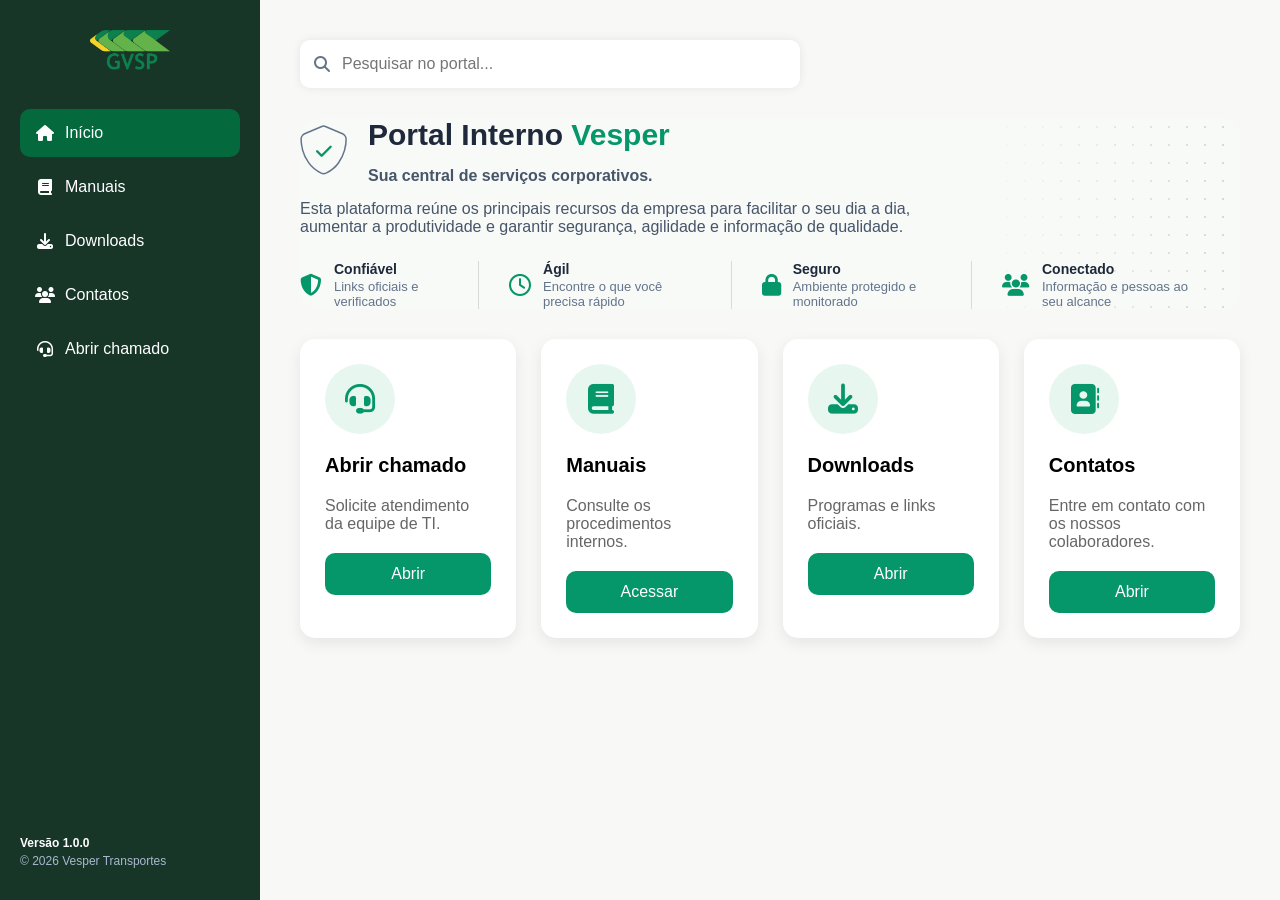
==== index.html @ 26e514e6 "Removido padding de index no texto esta plataforma..." ====
<!doctype html>
<html lang="pt-BR">
<head>
  <meta charset="utf-8">
  <meta name="viewport" content="width=device-width, initial-scale=1">
  <title>Início | Portal Vesper</title>
  <link rel="stylesheet" href="https://cdnjs.cloudflare.com/ajax/libs/font-awesome/6.7.2/css/all.min.css">
  <link rel="stylesheet" href="css/style.css">
  <link rel="icon" type="image/png" href="img/faviconvesper.png">
</head>
<body>
  <aside class="sidebar" aria-label="Navegação principal"></aside>

  <main class="conteudo">
    <header class="topo">
      <label class="visually-hidden" for="pesquisa-geral">Pesquisar no portal</label>
      <div class="campo-pesquisa-geral">
        <i class="fa-solid fa-magnifying-glass" aria-hidden="true"></i>
        <input id="pesquisa-geral" type="search" placeholder="Pesquisar no portal..." autocomplete="off">
      </div>


    </header>

    <section id="resultados-pesquisa" class="resultados-pesquisa" aria-live="polite" hidden>
      <header class="cabecalho-resultados">
        <p id="resumo-pesquisa"></p>
        <button id="limpar-pesquisa" type="button">Limpar busca</button>
      </header>
      <div id="lista-resultados" class="lista-resultados"></div>
    </section>

    <section class="banner">
      <div class="banner-topo">
        <div class="banner-icone">
          <i class="fa-solid fa-shield" aria-hidden="true"></i>
          <i class="fa-solid fa-check banner-icone-check" aria-hidden="true"></i>
        </div>
        <div class="banner-textos">
          <h1>Portal Interno <span class="destaque">Vesper</span></h1>
          <p class="banner-subtitulo">Sua central de serviços corporativos.</p>
        </div>
      </div>

      <p>Esta plataforma reúne os principais recursos da empresa para facilitar o seu dia a dia, aumentar a produtividade e garantir segurança, agilidade e informação de qualidade.</p>

      <div class="beneficios">
        <div class="beneficio confiavel">
          <i class="fa-solid fa-shield-halved" aria-hidden="true"></i>
          <div>
            <strong>Confiável</strong>
            <span>Links oficiais e verificados</span>
          </div>
        </div>
        <div class="beneficio">
          <i class="fa-regular fa-clock" aria-hidden="true"></i>
          <div>
            <strong>Ágil</strong>
            <span>Encontre o que você precisa rápido</span>
          </div>
        </div>
        <div class="beneficio">
          <i class="fa-solid fa-lock" aria-hidden="true"></i>
          <div>
            <strong>Seguro</strong>
            <span>Ambiente protegido e monitorado</span>
          </div>
        </div>
        <div class="beneficio">
          <i class="fa-solid fa-users" aria-hidden="true"></i>
          <div>
            <strong>Conectado</strong>
            <span>Informação e pessoas ao seu alcance</span>
          </div>
        </div>
      </div>
    </section>

    <section class="cards" aria-label="Acessos rápidos">
      <a class="card" href="https://docs.google.com/forms/d/e/1FAIpQLSf6FDbbCepjjwuYp5Xspb2bBjO5a2hNAEAKkRcPxEtlUfdWHg/viewform" target="_blank" rel="noopener">
        <span class="icone-card"><i class="fa-solid fa-headset" aria-hidden="true"></i></span>
        <h2>Abrir chamado</h2>
        <p>Solicite atendimento da equipe de TI.</p>
        <span class="botao">Abrir</span>
      </a>
      <a class="card" href="manuais.html">
        <span class="icone-card"><i class="fa-solid fa-book" aria-hidden="true"></i></span>
        <h2>Manuais</h2>
        <p>Consulte os procedimentos internos.</p>
        <span class="botao">Acessar</span>
      </a>
      <a class="card" href="downloads.html">
        <span class="icone-card"><i class="fa-solid fa-download" aria-hidden="true"></i></span>
        <h2>Downloads</h2>
        <p>Programas e links oficiais.</p>
        <span class="botao">Abrir</span>
      </a>
      <a class="card" href="contatos.html" target="_blank" rel="noopener">
        <span class="icone-card"><i class="fa-solid fa-address-book" aria-hidden="true"></i></span>
        <h2>Contatos</h2>
        <p>Entre em contato com os nossos colaboradores.</p>
        <span class="botao">Abrir</span>
      </a>
    </section>
  </main>

  <script src="js/layout.js"></script>
  <script src="js/app.js"></script>
</body>
</html>
---- css/style.css ----
*{
    margin:0;
    padding:0;
    box-sizing:border-box;
}

body{
    font-family:Arial, Helvetica, sans-serif;
    background:#F8F9F7;
}

/* Barra lateral */

.sidebar{

    width:260px;
    height:100vh;

    background:#173628;

    position:fixed;

    left:0;
    top:0;

    padding:30px;

}

.sidebar h2{

    color:white;
    margin-bottom:40px;

}

.sidebar a{

    display:block;

    color:white;

    text-decoration:none;

    padding:15px;

    border-radius:8px;

    margin-bottom:10px;

}

.sidebar a:hover{

    background:#05693E;

}

/* Conteúdo */

.conteudo{

    margin-left:280px;

    padding:40px;

}

.logo{
    width:80px;
    display:block;
    margin:0 auto 40px auto;
}
/* Barra superior */

.topo{

    display:flex;

    justify-content:space-between;

    align-items:center;

    margin-bottom:30px;

}

.topo input{

    width:500px;

    padding:15px;

    border:none;

    border-radius:10px;

    font-size:16px;

    box-shadow:0 0 10px rgba(0,0,0,.08);

}

.usuario{

    background:white;

    padding:15px 25px;

    border-radius:10px;

    box-shadow:0 0 10px rgba(0,0,0,.08);

}

/* Banner */

.banner{

    position:relative;

    overflow:hidden;

    background:#f8faf8;

    color:#1e293b;

    padding:0px;

    border-radius:20px;

}

.banner::before{

    content:"";

    position:absolute;

    top:0;
    right:0;

    width:260px;
    height:100%;

    background-image:radial-gradient(circle, #cfd4cf 1.5px, transparent 1.5px);
    background-size:18px 18px;

    -webkit-mask-image:linear-gradient(to left, rgba(0,0,0,.9), transparent);
    mask-image:linear-gradient(to left, rgba(0,0,0,.9), transparent);

    pointer-events:none;

}

.banner p{

    margin-top:15px;

    font-size:16px;

    color:#475569;

}

.banner .destaque{

    color:#059669;

}

.banner-topo{
    display:flex;
    align-items:center;
    gap:20px;
    margin-bottom:15px;
}

.banner-icone{
    position:relative;

    font-size:48px;
    flex-shrink:0;

    z-index:1;
}

.banner-icone .fa-shield{
    color:transparent;
    -webkit-text-stroke:1.5px #64748b;
    text-stroke:1.5px #64748b;
}

.banner-icone .banner-icone-check{
    position:absolute;
    top:50%;
    left:50%;
    transform:translate(-50%,-52%);

    font-size:18px;
    color:#059669;
}

.banner-topo,
.banner > p,
.beneficios{
    position:relative;
    z-index:1;
}

.banner-textos h1{
    font-size:30px;
    font-weight:700;
}

.banner-subtitulo{
    font-size:16px;
    font-weight:700;
    color:#1e293b;
    margin-top:4px;
}

.banner > p{
    max-width:650px;
}

.beneficios{
    display:flex;
    margin-top:25px;
}

.beneficio{
    display:flex;
    align-items:center;
    gap:12px;
    padding:0 30px;
    border-right:1px solid #d8dbd8;
}

.beneficio:first-child{
    padding-left:0;
}

.beneficio:last-child{
    border-right:none;
}

.beneficio i{
    font-size:22px;
    color:#059669;
}

.beneficio strong{
    display:block;
    font-size:14px;
    color:#1e293b;
}

.beneficio span{
    display:block;
    font-size:13px;
    color:#64748b;
    margin-top:2px;
}

@media (max-width:900px){
    .beneficios{
        flex-wrap:wrap;
        gap:20px;
    }
    .beneficio{
        border-right:none;
        padding:0;
    }
}

.cards{

    display:flex;

    gap:25px;

    margin-top:30px;

}

.card{

    background:white;

    width:280px;

    padding:25px;

    border-radius:15px;

    box-shadow:0 5px 15px rgba(0,0,0,.08);

}

.card h2{

    font-size:40px;

}

.card h3{

    margin-top:15px;

}

.card p{

    margin:20px 0;

    color:#666;

}

.card button{

    width:100%;

    padding:12px;

    border:none;

    background:#059669;

    color:white;

    border-radius:10px;

    cursor:pointer;

}

.card button:hover{

    background:#065f46;

}
.icone{
    font-size:48px;
    color:#49597c;
    margin-bottom:20px;
}
.menu-icon{
    width:25px;
    margin-right:10px;
    color:#ffffff;
    text-align:center;
}

.versao{

    position:absolute;

    bottom:20px;

    left:20px;

    color:#aab7d1;

    font-size:12px;

    line-height:18px;

}

.versao strong{

    color:white;

}

.icone-card{

    width:70px;
    height:70px;

    border-radius:50%;

    background:#e7f7ef;

    display:flex;

    justify-content:center;

    align-items:center;

    margin-bottom:20px;

}

.icone-card i{

    font-size:30px;

    color:#059669;

}

.card{
    cursor: pointer;
    transition: 0.2s;
}

.card:hover{
    transform: translateY(-5px);
    box-shadow: 0 15px 30px rgba(0,0,0,.15);
}

/* ===========================
   PÁGINA DE MANUAIS
=========================== */

.titulo-pagina{
    margin-top:30px;
    margin-bottom:25px;
}

.titulo-pagina h1{
    font-size:42px;
    color:#1e293b;
    display:flex;
    align-items:center;
    gap:15px;
}

.titulo-pagina p{
    color:#64748b;
    margin-top:10px;
    font-size:17px;
}

.barra-pesquisa-manual{
    margin-bottom:25px;
}


.categorias{

    display:flex;
    gap:12px;

    flex-wrap:wrap;

    margin-bottom:35px;

}

.categoria{

    border:none;

    padding:10px 20px;

    border-radius:25px;

    background:white;

    cursor:pointer;

    font-size:15px;

    transition:.2s;

    box-shadow:0 5px 12px rgba(0,0,0,.06);

}

.categoria:hover{

    background:#059669;

    color:white;

}

.ativa{

    background:#059669;

    color:white;

}

/*==========================
      LISTA DE MANUAIS
===========================*/

.lista-manuais{

    display:flex;
    flex-direction:column;
    gap:18px;

}

.manual{

    background:white;

    border-radius:15px;

    padding:22px 28px;

    display:flex;

    align-items:center;

    gap:25px;

    box-shadow:0 8px 20px rgba(0,0,0,.06);

    transition:.2s;

    cursor:pointer;
    text-decoration:none;
    color:inherit;

}

.manual:hover{

    transform:translateY(-3px);

    box-shadow:0 12px 25px rgba(0,0,0,.10);

}

.manual-icone{

    width:60px;
    height:60px;

    border-radius:15px;

    background:#e7f7ef;

    display:flex;

    justify-content:center;

    align-items:center;

}

.manual-icone i{

    font-size:28px;

    color:#059669;

}

.manual-info{

    flex:1;

}

.manual-info h3{

    font-size:20px;

    color:#1e293b;

    margin-bottom:8px;

}

.manual-info p{

    color:#64748b;

}

.manual-categoria{

    background:#d1fae5;

    color:#059669;

    padding:8px 15px;

    border-radius:20px;

    font-size:14px;

    font-weight:bold;

}

.manual-data{

    color:#94a3b8;

    font-size:14px;

    width:100px;

    text-align:center;

}

.manual-seta{

    color:#94a3b8;

    font-size:18px;

}
/* ====== TABELA DE CONTATOS ====== */

.tabela-contatos{
    margin-top: 30px;
    background: #fff;
    border-radius: 14px;
    box-shadow: 0 2px 12px rgba(0,0,0,.08);
    overflow-x: auto;
    border: 1px solid #ececec;
}

.cabecalho-tabela{
    padding: 18px 24px;
    border-bottom: 1px solid #ececec;
}

.cabecalho-tabela h3{
    margin: 0;
    font-size: 18px;
    color: #1f2937;
}

table{
    width: 100%;
    min-width: 1100px;
    border-collapse: collapse;
}

thead{
    background: #f8fafc;
}

th{
    text-align: left;
    padding: 15px 20px;
    font-size: 13px;
    font-weight: 600;
    color: #6b7280;
    text-transform: uppercase;
    border-bottom: 1px solid #e5e7eb;
}

td{
    padding: 16px 20px;
    font-size: 14px;
    color: #374151;
    border-bottom: 1px solid #f1f1f1;
    vertical-align: middle;
}

tbody tr{
    transition: .2s;
}

tbody tr:hover{
    background: #f9fafb;
}

/* ====== Nome ====== */

td strong{
    display: block;
    color: #111827;
    font-size: 15px;
    margin-bottom: 4px;
}

td small{
    color: #6b7280;
    font-size: 12px;
}

/* ====== Garagem ====== */

td:nth-child(2){
    font-weight: 500;
    color: #1f2937;
}

/* ====== Badges ====== */

.tag{
    display: inline-block;
    padding: 5px 12px;
    border-radius: 20px;
    font-size: 12px;
    font-weight: 600;
}

.ti{
    background: #bbf7d0;
    color: #059669;
}

.rh{
    background: #dcfce7;
    color: #15803d;
}

.financeiro{
    background: #fef3c7;
    color: #b45309;
}

.operacional{
    background: #ede9fe;
    color: #7c3aed;
}

.manutencao{
    background: #ffe7d6;
    color: #c2410c;
}

.administrativo{
    background: #ccfbf1;
    color: #0f766e;
}

/* ====== Botões ====== */

.acoes{
    white-space: nowrap;
}

.acoes button{
    width: 34px;
    height: 34px;
    margin: 0 2px;
    border: none;
    border-radius: 8px;
    background: #f3f4f6;
    color: #4b5563;
    cursor: pointer;
    transition: .2s;
}

.acoes button:hover{
    background: #059669;
    color: #fff;
    transform: translateY(-2px);
}

/* ====== Barra de rolagem ====== */

.tabela-contatos::-webkit-scrollbar{
    height: 8px;
}

.tabela-contatos::-webkit-scrollbar-thumb{
    background: #cbd5e1;
    border-radius: 20px;
}

.tabela-contatos::-webkit-scrollbar-track{
    background: #f1f5f9;
}

/* ====== Responsivo ====== */

@media (max-width: 900px){

    table{
        min-width: 950px;
    }

}

.menu a.active {
    background-color: #05693E;
    color: white;
    border-radius: 10px;
}

.sidebar a.brand{
    padding:0;
    margin:0 auto 32px;
    border-radius:0;
}

.sidebar a.brand:hover{
    background:none;
}

/* Componentes refatorados */
.sidebar { display:flex; flex-direction:column; padding:30px 20px; }
.brand { display:block; width:max-content; margin:0 auto 32px; }
.logo { margin:0; }
.menu { display:grid; gap:6px; }
.sidebar .menu a { display:flex; align-items:center; gap:10px; margin:0; border-radius:10px; }
.menu-icon { width:20px; margin:0; }
.versao { margin-top:auto; position:static; }
.conteudo { max-width:1600px; margin-left:260px; }
.topo { gap:24px; }.topo input { max-width:500px; }.usuario { flex:none; }
.cards { display:grid; grid-template-columns:repeat(4,minmax(0,1fr)); }
.card { display:block; width:auto; color:inherit; text-decoration:none; }.card h2 { margin:15px 0 0; font-size:20px; }.botao { display:block; padding:12px; color:#fff; text-align:center; border-radius:10px; background:#059669; }
.manual[hidden] { display:none; }.manual-info { display:grid; gap:8px; }.manual-info strong { color:#1e293b; font-size:20px; }.manual-info span { color:#64748b; }.manual:focus-visible,.card:focus-visible,.card-programa:focus-visible { outline:3px solid rgb(5 150 105 / .4); outline-offset:3px; }
.cabecalho-tabela h2 { margin:0; font-size:18px; }.acoes a { display:grid; width:34px; height:34px; place-items:center; border-radius:8px; color:#4b5563; background:#f3f4f6; text-decoration:none; }.acoes a:hover { color:#fff; background:#059669; }
.lista-comunicados { display:grid; gap:18px; }.comunicado { display:flex; align-items:center; gap:25px; padding:22px 28px; border-radius:15px; background:#fff; box-shadow:0 8px 20px rgb(0 0 0 / .06); }.comunicado-icone { display:grid; width:60px; height:60px; flex:none; place-items:center; border-radius:15px; color:#059669; background:#e7f7ef; font-size:28px; }.comunicado time,.comunicado p { color:#64748b; }.comunicado h2 { margin:6px 0; font-size:18px; }.comunicado p { margin:0; }
.visually-hidden { position:absolute; width:1px; height:1px; padding:0; margin:-1px; overflow:hidden; clip:rect(0,0,0,0); white-space:nowrap; border:0; }
@media (max-width:900px) { .sidebar { position:static; width:auto; height:auto; min-height:auto; padding:18px; }.brand { margin-bottom:18px; }.menu { grid-template-columns:repeat(3,1fr); }.sidebar .menu a { justify-content:center; }.versao { display:none; }.conteudo { margin:0; padding:28px 20px; }.cards { grid-template-columns:repeat(auto-fit,minmax(220px,1fr)); }.manual-data { display:none; } }
@media (max-width:600px) { .menu { grid-template-columns:repeat(2,1fr); }.topo { align-items:stretch; flex-direction:column; gap:12px; }.usuario { align-self:flex-end; }.cards { grid-template-columns:1fr; }.manual { align-items:flex-start; gap:14px; padding:18px; }.manual-categoria { display:none; }.manual-icone { width:48px; height:48px; }.manual-info strong { font-size:16px; } }

/* Busca global da página inicial */
.campo-pesquisa-geral { display:flex; align-items:center; width:min(500px,100%); padding:0 14px; border-radius:10px; background:#fff; box-shadow:0 0 10px rgb(0 0 0 / 8%); }.campo-pesquisa-geral > i { color:#64748b; }.campo-pesquisa-geral input { width:100%; max-width:none; padding-inline:12px; box-shadow:none; }.campo-pesquisa-geral kbd { padding:3px 6px; border:1px solid #cbd5e1; border-radius:4px; color:#64748b; font-size:.7rem; }.resultados-pesquisa { margin:-12px 0 30px; overflow:hidden; border:1px solid #bbf7d0; border-radius:16px; background:#fff; box-shadow:0 12px 28px rgb(15 23 42 / 10%); }.cabecalho-resultados { display:flex; align-items:center; justify-content:space-between; gap:16px; padding:16px 20px; border-bottom:1px solid #e2e8f0; background:#f0fdf4; }.cabecalho-resultados p { margin:0; color:#334155; font-weight:bold; }.cabecalho-resultados button { border:0; color:#059669; cursor:pointer; font:inherit; font-weight:bold; background:transparent; }.lista-resultados { display:grid; grid-template-columns:repeat(auto-fit,minmax(300px,1fr)); }.resultado-item { display:flex; gap:14px; align-items:center; min-height:112px; padding:18px 20px; color:inherit; text-decoration:none; border-right:1px solid #e2e8f0; border-bottom:1px solid #e2e8f0; transition:background .2s; }.resultado-item:hover,.resultado-item:focus-visible { background:#ecfdf5; outline:0; }.resultado-icone { display:grid; flex:none; width:42px; height:42px; place-items:center; border-radius:12px; font-size:1.125rem; }.resultado-manual { color:#dc2626; background:#fef2f2; }.resultado-download { color:#059669; background:#ecfdf5; }.resultado-conteudo { display:grid; flex:1; gap:3px; min-width:0; }.resultado-conteudo strong { overflow:hidden; font-size:.95rem; text-overflow:ellipsis; white-space:nowrap; }.resultado-conteudo > span:last-child { overflow:hidden; color:#64748b; font-size:.8rem; text-overflow:ellipsis; white-space:nowrap; }.resultado-meta { color:#64748b; font-size:.75rem; font-weight:bold; text-transform:uppercase; }.resultado-seta { color:#94a3b8; font-size:.8rem; }.busca-vazia { grid-column:1 / -1; padding:24px; margin:0; color:#64748b; text-align:center; } @media (max-width:600px) { .campo-pesquisa-geral { width:100%; }.campo-pesquisa-geral kbd { display:none; }.resultados-pesquisa { margin-top:0; }.cabecalho-resultados { align-items:flex-start; flex-direction:column; }.lista-resultados { grid-template-columns:1fr; }.resultado-item { border-right:0; } }
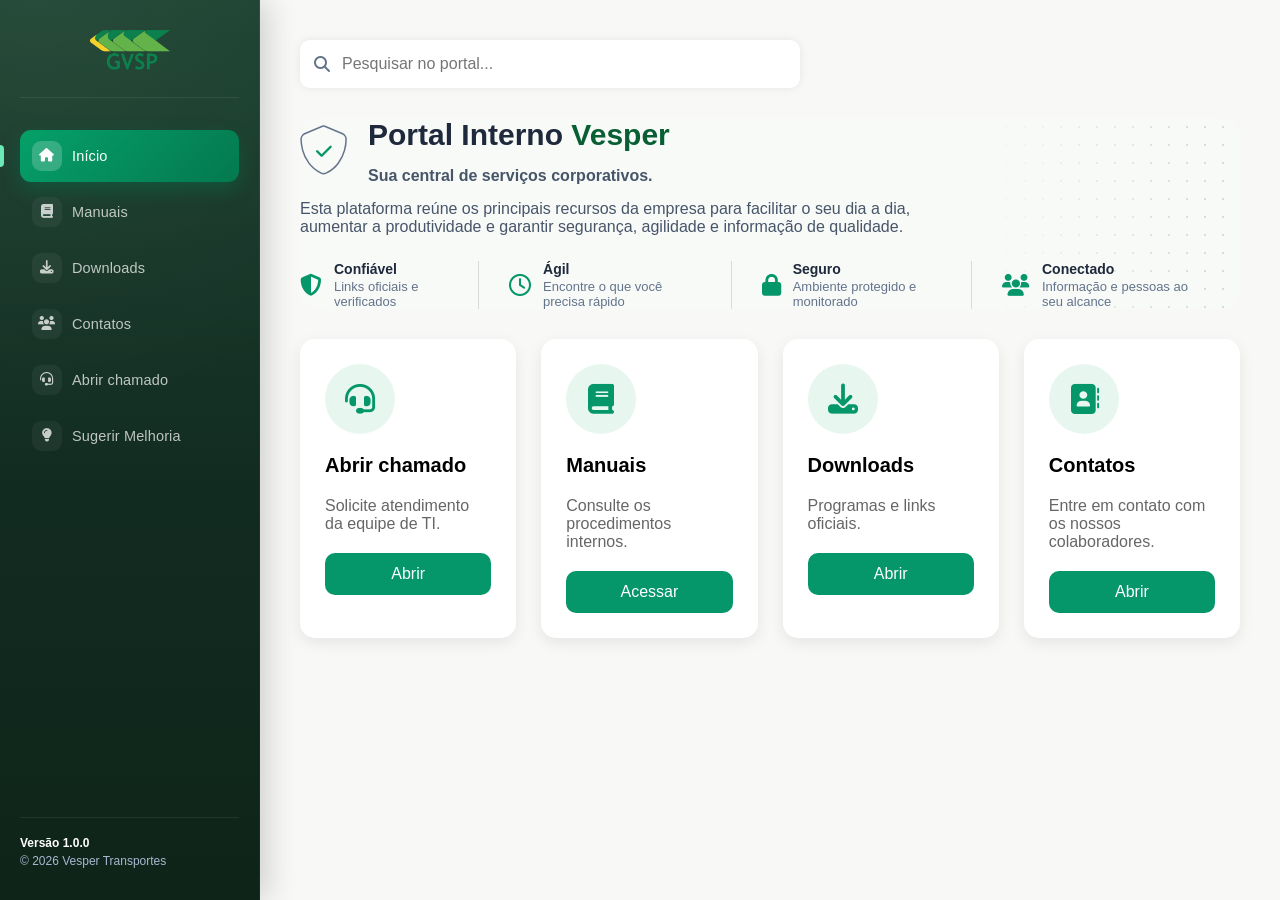
==== commit f785e294: "Ajustes de refatoracao e comentarios no cod, alteracoes de preparacao para backend" ====
--- a/index.html
+++ b/index.html
@@ -105,6 +105,7 @@
   </main>
 
   <script src="js/layout.js"></script>
+  <script src="js/manuais.js"></script>
   <script src="js/app.js"></script>
 </body>
-</html>+</html>
--- a/css/style.css
+++ b/css/style.css
@@ -66,10 +66,12 @@
 
 }
 
+/*Logo da side bar*/
 .logo{
     width:80px;
     display:block;
     margin:0 auto 40px auto;
+    padding-bottom: 20px;
 }
 /* Barra superior */
 
@@ -165,7 +167,7 @@
 
 .banner .destaque{
 
-    color:#059669;
+    color:#075f33;
 
 }
 
@@ -816,5 +818,133 @@
 @media (max-width:900px) { .sidebar { position:static; width:auto; height:auto; min-height:auto; padding:18px; }.brand { margin-bottom:18px; }.menu { grid-template-columns:repeat(3,1fr); }.sidebar .menu a { justify-content:center; }.versao { display:none; }.conteudo { margin:0; padding:28px 20px; }.cards { grid-template-columns:repeat(auto-fit,minmax(220px,1fr)); }.manual-data { display:none; } }
 @media (max-width:600px) { .menu { grid-template-columns:repeat(2,1fr); }.topo { align-items:stretch; flex-direction:column; gap:12px; }.usuario { align-self:flex-end; }.cards { grid-template-columns:1fr; }.manual { align-items:flex-start; gap:14px; padding:18px; }.manual-categoria { display:none; }.manual-icone { width:48px; height:48px; }.manual-info strong { font-size:16px; } }
 
+/* ===========================
+   REDESIGN DO MENU LATERAL
+=========================== */
+
+.sidebar{
+    background:
+        radial-gradient(circle at 15% 0%, rgba(255,255,255,.05), transparent 45%),
+        linear-gradient(180deg, #1c4230 0%, #122b21 55%, #0e2419 100%);
+    box-shadow:6px 0 30px rgba(0,0,0,.18);
+    border-right:1px solid rgba(255,255,255,.04);
+}
+
+.sidebar .brand{
+    padding-bottom:22px;
+    margin-bottom:18px;
+    border-bottom:1px solid rgba(255,255,255,.08);
+    width:100%;
+}
+
+.sidebar .logo{
+    margin:0 auto;
+}
+
+.menu-eyebrow{
+    display:block;
+    padding:0 6px;
+    margin-bottom:14px;
+    color:rgba(255,255,255,.38);
+    font-size:11px;
+    font-weight:700;
+    letter-spacing:.11em;
+    text-transform:uppercase;
+}
+
+.sidebar .menu{
+    gap:4px;
+}
+
+.sidebar .menu a{
+    position:relative;
+    padding:11px 12px;
+    color:rgba(255,255,255,.72);
+    font-size:14.5px;
+    font-weight:500;
+    letter-spacing:.01em;
+    border-radius:11px;
+    transition:background .18s ease, color .18s ease, transform .18s ease;
+}
+
+.sidebar .menu a:hover{
+    background:rgba(255,255,255,.07);
+    color:#fff;
+    transform:translateX(2px);
+}
+
+.sidebar .menu a .menu-icon{
+    display:grid;
+    place-items:center;
+    width:30px;
+    height:30px;
+    flex-shrink:0;
+    border-radius:9px;
+    background:rgba(255,255,255,.05);
+    color:rgba(255,255,255,.75);
+    font-size:13.5px;
+    transition:background .18s ease, color .18s ease;
+}
+
+.sidebar .menu a:hover .menu-icon{
+    background:rgba(255,255,255,.12);
+    color:#fff;
+}
+
+.sidebar .menu a.active,
+.menu a.active{
+    background:linear-gradient(135deg, #05a06a, #04794f);
+    color:#fff;
+    box-shadow:0 8px 18px rgba(4,121,79,.38);
+    transform:none;
+}
+
+.sidebar .menu a.active .menu-icon{
+    background:rgba(255,255,255,.2);
+    color:#fff;
+}
+
+.sidebar .menu a.active::before{
+    content:"";
+    position:absolute;
+    left:-20px;
+    top:50%;
+    transform:translateY(-50%);
+    width:4px;
+    height:22px;
+    border-radius:0 4px 4px 0;
+    background:#6ee7b7;
+}
+
+
+.versao{
+    padding-top:16px;
+    border-top:1px solid rgba(255,255,255,.08);
+}
+
+.versao-status{
+    display:flex;
+    align-items:center;
+    gap:8px;
+    margin-bottom:10px;
+    color:rgba(255,255,255,.65);
+    font-size:12px;
+    font-weight:600;
+}
+
+.status-dot{
+    width:7px;
+    height:7px;
+    border-radius:50%;
+    background:#34d399;
+    box-shadow:0 0 0 3px rgba(52,211,153,.18);
+}
+
+@media (max-width:900px){
+    .menu-eyebrow{ display:none; }
+    .sidebar .menu a.active::before{ display:none; }
+    .versao-status{ justify-content:center; }
+}
+
 /* Busca global da página inicial */
 .campo-pesquisa-geral { display:flex; align-items:center; width:min(500px,100%); padding:0 14px; border-radius:10px; background:#fff; box-shadow:0 0 10px rgb(0 0 0 / 8%); }.campo-pesquisa-geral > i { color:#64748b; }.campo-pesquisa-geral input { width:100%; max-width:none; padding-inline:12px; box-shadow:none; }.campo-pesquisa-geral kbd { padding:3px 6px; border:1px solid #cbd5e1; border-radius:4px; color:#64748b; font-size:.7rem; }.resultados-pesquisa { margin:-12px 0 30px; overflow:hidden; border:1px solid #bbf7d0; border-radius:16px; background:#fff; box-shadow:0 12px 28px rgb(15 23 42 / 10%); }.cabecalho-resultados { display:flex; align-items:center; justify-content:space-between; gap:16px; padding:16px 20px; border-bottom:1px solid #e2e8f0; background:#f0fdf4; }.cabecalho-resultados p { margin:0; color:#334155; font-weight:bold; }.cabecalho-resultados button { border:0; color:#059669; cursor:pointer; font:inherit; font-weight:bold; background:transparent; }.lista-resultados { display:grid; grid-template-columns:repeat(auto-fit,minmax(300px,1fr)); }.resultado-item { display:flex; gap:14px; align-items:center; min-height:112px; padding:18px 20px; color:inherit; text-decoration:none; border-right:1px solid #e2e8f0; border-bottom:1px solid #e2e8f0; transition:background .2s; }.resultado-item:hover,.resultado-item:focus-visible { background:#ecfdf5; outline:0; }.resultado-icone { display:grid; flex:none; width:42px; height:42px; place-items:center; border-radius:12px; font-size:1.125rem; }.resultado-manual { color:#dc2626; background:#fef2f2; }.resultado-download { color:#059669; background:#ecfdf5; }.resultado-conteudo { display:grid; flex:1; gap:3px; min-width:0; }.resultado-conteudo strong { overflow:hidden; font-size:.95rem; text-overflow:ellipsis; white-space:nowrap; }.resultado-conteudo > span:last-child { overflow:hidden; color:#64748b; font-size:.8rem; text-overflow:ellipsis; white-space:nowrap; }.resultado-meta { color:#64748b; font-size:.75rem; font-weight:bold; text-transform:uppercase; }.resultado-seta { color:#94a3b8; font-size:.8rem; }.busca-vazia { grid-column:1 / -1; padding:24px; margin:0; color:#64748b; text-align:center; } @media (max-width:600px) { .campo-pesquisa-geral { width:100%; }.campo-pesquisa-geral kbd { display:none; }.resultados-pesquisa { margin-top:0; }.cabecalho-resultados { align-items:flex-start; flex-direction:column; }.lista-resultados { grid-template-columns:1fr; }.resultado-item { border-right:0; } }
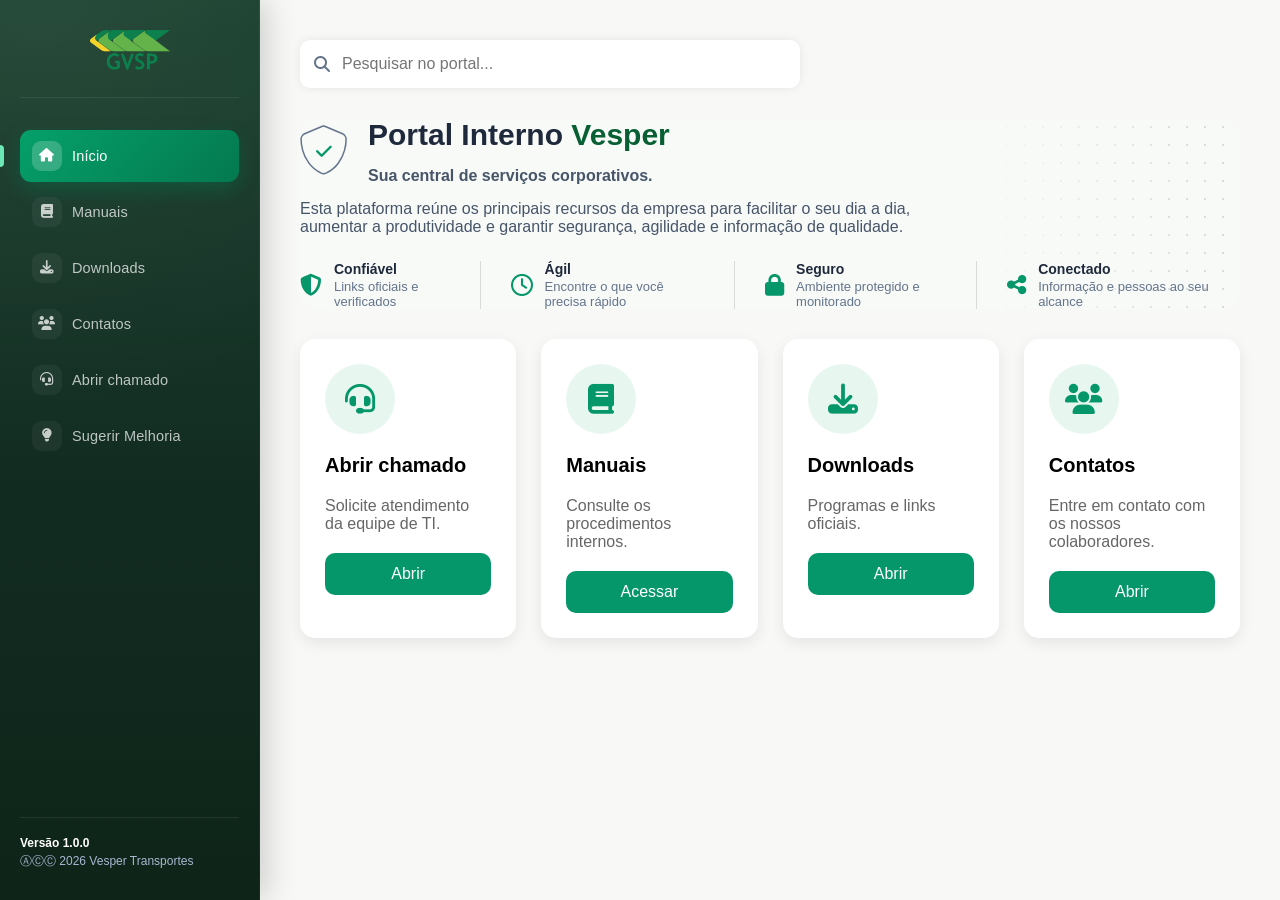
==== commit 23743e13: "Ajustes na pagina inicial icone contatos e icone conectado" ====
--- a/index.html
+++ b/index.html
@@ -67,7 +67,7 @@
           </div>
         </div>
         <div class="beneficio">
-          <i class="fa-solid fa-users" aria-hidden="true"></i>
+          <i class="fa-solid fa-share-nodes" aria-hidden="true"></i>
           <div>
             <strong>Conectado</strong>
             <span>Informação e pessoas ao seu alcance</span>
@@ -95,8 +95,8 @@
         <p>Programas e links oficiais.</p>
         <span class="botao">Abrir</span>
       </a>
-      <a class="card" href="contatos.html" target="_blank" rel="noopener">
-        <span class="icone-card"><i class="fa-solid fa-address-book" aria-hidden="true"></i></span>
+      <a class="card" href="contatos.html" rel="noopener">
+        <span class="icone-card"><i class="fa-solid fa-users" aria-hidden="true"></i></span>
         <h2>Contatos</h2>
         <p>Entre em contato com os nossos colaboradores.</p>
         <span class="botao">Abrir</span>
--- a/css/style.css
+++ b/css/style.css
@@ -348,10 +348,11 @@
     color:#49597c;
     margin-bottom:20px;
 }
+
 .menu-icon{
     width:25px;
     margin-right:10px;
-    color:#ffffff;
+    color:#1e293b;
     text-align:center;
 }
 
@@ -947,4 +948,135 @@
 }
 
 /* Busca global da página inicial */
-.campo-pesquisa-geral { display:flex; align-items:center; width:min(500px,100%); padding:0 14px; border-radius:10px; background:#fff; box-shadow:0 0 10px rgb(0 0 0 / 8%); }.campo-pesquisa-geral > i { color:#64748b; }.campo-pesquisa-geral input { width:100%; max-width:none; padding-inline:12px; box-shadow:none; }.campo-pesquisa-geral kbd { padding:3px 6px; border:1px solid #cbd5e1; border-radius:4px; color:#64748b; font-size:.7rem; }.resultados-pesquisa { margin:-12px 0 30px; overflow:hidden; border:1px solid #bbf7d0; border-radius:16px; background:#fff; box-shadow:0 12px 28px rgb(15 23 42 / 10%); }.cabecalho-resultados { display:flex; align-items:center; justify-content:space-between; gap:16px; padding:16px 20px; border-bottom:1px solid #e2e8f0; background:#f0fdf4; }.cabecalho-resultados p { margin:0; color:#334155; font-weight:bold; }.cabecalho-resultados button { border:0; color:#059669; cursor:pointer; font:inherit; font-weight:bold; background:transparent; }.lista-resultados { display:grid; grid-template-columns:repeat(auto-fit,minmax(300px,1fr)); }.resultado-item { display:flex; gap:14px; align-items:center; min-height:112px; padding:18px 20px; color:inherit; text-decoration:none; border-right:1px solid #e2e8f0; border-bottom:1px solid #e2e8f0; transition:background .2s; }.resultado-item:hover,.resultado-item:focus-visible { background:#ecfdf5; outline:0; }.resultado-icone { display:grid; flex:none; width:42px; height:42px; place-items:center; border-radius:12px; font-size:1.125rem; }.resultado-manual { color:#dc2626; background:#fef2f2; }.resultado-download { color:#059669; background:#ecfdf5; }.resultado-conteudo { display:grid; flex:1; gap:3px; min-width:0; }.resultado-conteudo strong { overflow:hidden; font-size:.95rem; text-overflow:ellipsis; white-space:nowrap; }.resultado-conteudo > span:last-child { overflow:hidden; color:#64748b; font-size:.8rem; text-overflow:ellipsis; white-space:nowrap; }.resultado-meta { color:#64748b; font-size:.75rem; font-weight:bold; text-transform:uppercase; }.resultado-seta { color:#94a3b8; font-size:.8rem; }.busca-vazia { grid-column:1 / -1; padding:24px; margin:0; color:#64748b; text-align:center; } @media (max-width:600px) { .campo-pesquisa-geral { width:100%; }.campo-pesquisa-geral kbd { display:none; }.resultados-pesquisa { margin-top:0; }.cabecalho-resultados { align-items:flex-start; flex-direction:column; }.lista-resultados { grid-template-columns:1fr; }.resultado-item { border-right:0; } }+.campo-pesquisa-geral { display:flex; align-items:center; width:min(500px,100%); padding:0 14px; border-radius:10px; background:#fff; box-shadow:0 0 10px rgb(0 0 0 / 8%); }.campo-pesquisa-geral > i { color:#64748b; }.campo-pesquisa-geral input { width:100%; max-width:none; padding-inline:12px; box-shadow:none; }.campo-pesquisa-geral kbd { padding:3px 6px; border:1px solid #cbd5e1; border-radius:4px; color:#64748b; font-size:.7rem; }.resultados-pesquisa { margin:-12px 0 30px; overflow:hidden; border:1px solid #bbf7d0; border-radius:16px; background:#fff; box-shadow:0 12px 28px rgb(15 23 42 / 10%); }.cabecalho-resultados { display:flex; align-items:center; justify-content:space-between; gap:16px; padding:16px 20px; border-bottom:1px solid #e2e8f0; background:#f0fdf4; }.cabecalho-resultados p { margin:0; color:#334155; font-weight:bold; }.cabecalho-resultados button { border:0; color:#059669; cursor:pointer; font:inherit; font-weight:bold; background:transparent; }.lista-resultados { display:grid; grid-template-columns:repeat(auto-fit,minmax(300px,1fr)); }.resultado-item { display:flex; gap:14px; align-items:center; min-height:112px; padding:18px 20px; color:inherit; text-decoration:none; border-right:1px solid #e2e8f0; border-bottom:1px solid #e2e8f0; transition:background .2s; }.resultado-item:hover,.resultado-item:focus-visible { background:#ecfdf5; outline:0; }.resultado-icone { display:grid; flex:none; width:42px; height:42px; place-items:center; border-radius:12px; font-size:1.125rem; }.resultado-manual { color:#dc2626; background:#fef2f2; }.resultado-download { color:#059669; background:#ecfdf5; }.resultado-conteudo { display:grid; flex:1; gap:3px; min-width:0; }.resultado-conteudo strong { overflow:hidden; font-size:.95rem; text-overflow:ellipsis; white-space:nowrap; }.resultado-conteudo > span:last-child { overflow:hidden; color:#64748b; font-size:.8rem; text-overflow:ellipsis; white-space:nowrap; }.resultado-meta { color:#64748b; font-size:.75rem; font-weight:bold; text-transform:uppercase; }.resultado-seta { color:#94a3b8; font-size:.8rem; }.busca-vazia { grid-column:1 / -1; padding:24px; margin:0; color:#64748b; text-align:center; } @media (max-width:600px) { .campo-pesquisa-geral { width:100%; }.campo-pesquisa-geral kbd { display:none; }.resultados-pesquisa { margin-top:0; }.cabecalho-resultados { align-items:flex-start; flex-direction:column; }.lista-resultados { grid-template-columns:1fr; }.resultado-item { border-right:0; } }
+
+/*==========================
+      PAGINAÇÃO DE MANUAIS
+===========================*/
+
+.paginacao-container{
+
+    display:flex;
+    flex-direction:column;
+    gap:16px;
+
+    margin-top:25px;
+
+}
+
+.paginacao-info{
+
+    display:flex;
+    align-items:center;
+    justify-content:space-between;
+    flex-wrap:wrap;
+    gap:12px;
+
+    color:#64748b;
+    font-size:14px;
+
+}
+
+.paginacao-select-label{
+
+    display:flex;
+    align-items:center;
+    gap:8px;
+
+    color:#64748b;
+    font-size:14px;
+
+}
+
+.paginacao-select-label select{
+
+    border:none;
+
+    padding:8px 14px;
+
+    border-radius:10px;
+
+    background:white;
+
+    cursor:pointer;
+
+    font-size:14px;
+
+    box-shadow:0 5px 12px rgba(0,0,0,.06);
+
+}
+
+.paginacao{
+
+    display:flex;
+    align-items:center;
+    justify-content:center;
+    flex-wrap:wrap;
+    gap:8px;
+
+}
+
+.paginacao button{
+
+    border:none;
+
+    min-width:40px;
+    height:40px;
+
+    padding:0 14px;
+
+    border-radius:10px;
+
+    background:white;
+
+    cursor:pointer;
+
+    font-size:14px;
+
+    transition:.2s;
+
+    box-shadow:0 5px 12px rgba(0,0,0,.06);
+
+}
+
+.paginacao button:hover:not(:disabled){
+
+    background:#059669;
+
+    color:white;
+
+}
+
+.paginacao button.paginacao-ativa{
+
+    background:#059669;
+
+    color:white;
+
+    font-weight:bold;
+
+}
+
+.paginacao button:disabled{
+
+    cursor:not-allowed;
+
+    opacity:.4;
+
+}
+
+.paginacao-reticencias{
+
+    color:#94a3b8;
+
+    padding:0 4px;
+
+}
+
+@media (max-width:600px) {
+    .paginacao-info { flex-direction:column; align-items:flex-start; }
+}
+
+.titulo-contatos-icon{
+    margin-right:0px;
+}
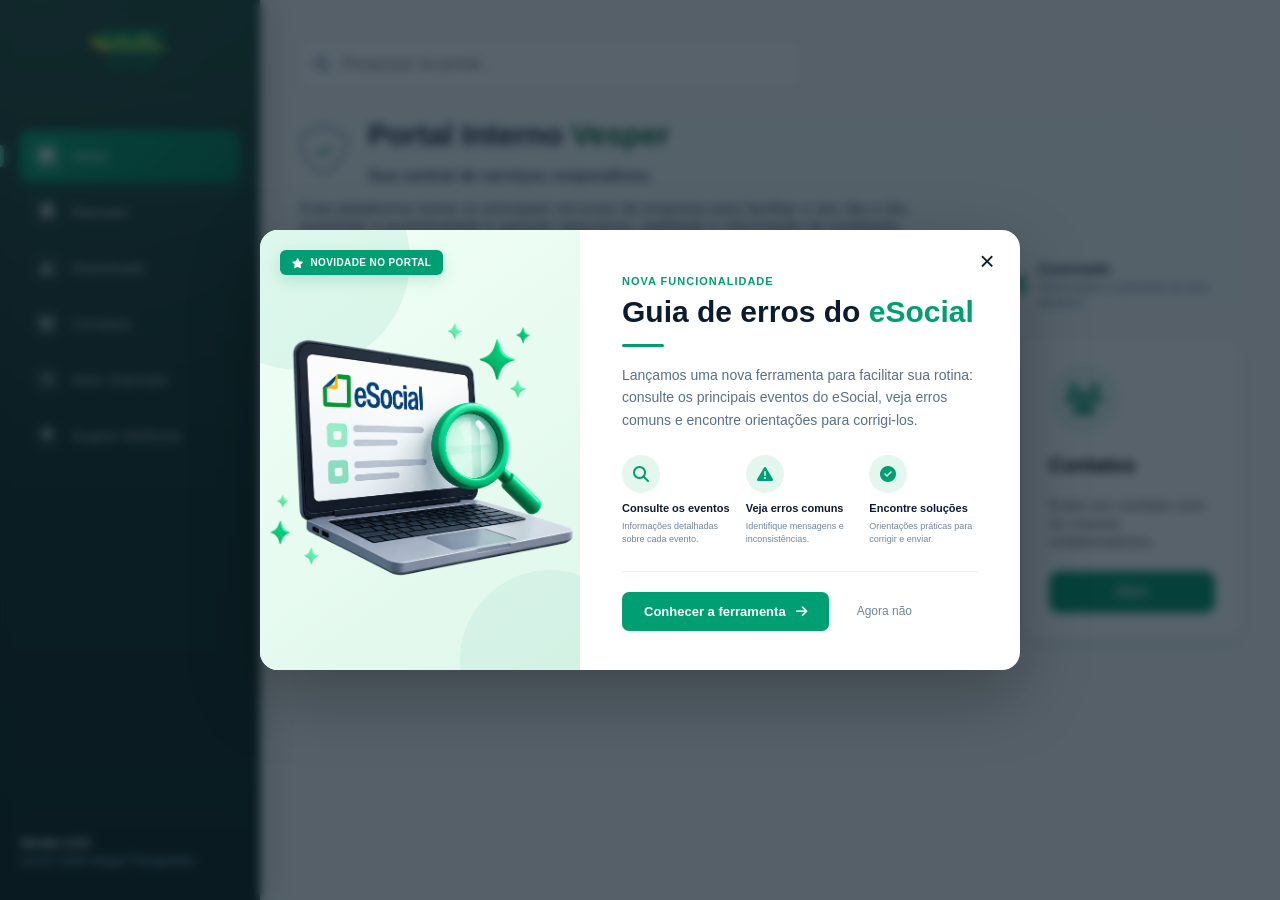
==== commit 09c596b0: "adicionado banner popup em stylecss, popusesocialjs, indexhtml" ====
--- a/index.html
+++ b/index.html
@@ -7,7 +7,150 @@
   <link rel="stylesheet" href="https://cdnjs.cloudflare.com/ajax/libs/font-awesome/6.7.2/css/all.min.css">
   <link rel="stylesheet" href="css/style.css">
   <link rel="icon" type="image/png" href="img/faviconvesper.png">
+
+  <title>Portal Vesper</title>
+
+<meta property="og:title" content="Portal Vesper">
+<meta property="og:description" content="Portal interno com manuais, procedimentos, contatos e informações da Vesper.">
+<meta property="og:image" content="https://setortivesper-pixel.github.io/portalvesper/img/og-image.png">
+<meta property="og:url" content="https://setortivesper-pixel.github.io/portalvesper/">
+<meta property="og:type" content="website">
 </head>
+
+<!-- Google tag (gtag.js) -->
+<script async src="https://www.googletagmanager.com/gtag/js?id=G-P7RFKPCCTQ"></script>
+<script>
+  window.dataLayer = window.dataLayer || [];
+  function gtag(){dataLayer.push(arguments);}
+  gtag('js', new Date());
+
+  gtag('config', 'G-P7RFKPCCTQ');
+</script>
+
+<!-- Script para o popup de nova funcionalidade do eSocial -->
+<script src="js/popup-esocial.js"></script>
+
+<!-- POPUP - NOVA FUNCIONALIDADE ESOCIAL -->
+<div id="popup-esocial" class="popup-overlay">
+
+    <div class="popup-card">
+
+        <!-- Botão fechar -->
+        <button
+            type="button"
+            class="popup-close"
+            id="popup-close"
+            aria-label="Fechar">
+            &times;
+        </button>
+
+        <!-- Imagem -->
+        <div class="popup-image">
+            <span class="popup-badge">
+                <i class="fa-solid fa-star"></i>
+                NOVIDADE NO PORTAL
+            </span>
+
+            <img
+                src="img/banner-esocial-vetorizado.png"
+                alt="Consulta de eventos do eSocial">
+        </div>
+
+        <!-- Conteúdo -->
+        <div class="popup-content">
+
+            <span class="popup-label">
+                NOVA FUNCIONALIDADE
+            </span>
+
+            <h2>
+                Guia de erros do
+                <span>eSocial</span>
+            </h2>
+
+            <div class="popup-line"></div>
+
+            <p>
+                Lançamos uma nova ferramenta para facilitar sua rotina:
+                consulte os principais eventos do eSocial, veja erros
+                comuns e encontre orientações para corrigi-los.
+            </p>
+
+            <!-- Recursos -->
+            <div class="popup-features">
+
+                <div class="popup-feature">
+                    <div class="feature-icon">
+                        <i class="fa-solid fa-magnifying-glass"></i>
+                    </div>
+
+                    <strong>Consulte os eventos</strong>
+
+                    <span>
+                        Informações detalhadas sobre cada evento.
+                    </span>
+                </div>
+
+
+                <div class="popup-feature">
+                    <div class="feature-icon">
+                        <i class="fa-solid fa-triangle-exclamation"></i>
+                    </div>
+
+                    <strong>Veja erros comuns</strong>
+
+                    <span>
+                        Identifique mensagens e inconsistências.
+                    </span>
+                </div>
+
+
+                <div class="popup-feature">
+                    <div class="feature-icon">
+                        <i class="fa-solid fa-circle-check"></i>
+                    </div>
+
+                    <strong>Encontre soluções</strong>
+
+                    <span>
+                        Orientações práticas para corrigir e enviar.
+                    </span>
+                </div>
+
+            </div>
+
+            <!-- Ações -->
+            <div class="popup-actions">
+
+                <a
+                    href="esocial.html"
+                    class="popup-button">
+
+                    Conhecer a ferramenta
+
+                    <i class="fa-solid fa-arrow-right"></i>
+
+                </a>
+
+                <button
+                    type="button"
+                    id="popup-later"
+                    class="popup-later">
+
+                    Agora não
+
+                </button>
+
+            </div>
+
+        </div>
+
+    </div>
+
+</div>
+
+<!-- FIM Script para o popup de nova funcionalidade do eSocial -->
+
 <body>
   <aside class="sidebar" aria-label="Navegação principal"></aside>
 
@@ -77,7 +220,7 @@
     </section>
 
     <section class="cards" aria-label="Acessos rápidos">
-      <a class="card" href="https://docs.google.com/forms/d/e/1FAIpQLSf6FDbbCepjjwuYp5Xspb2bBjO5a2hNAEAKkRcPxEtlUfdWHg/viewform" target="_blank" rel="noopener">
+      <a class="card" href="https://docs.google.com/forms/d/e/1FAIpQLSdu_Fy3T8WwJEhrBtzwZtkszHQnvJlROd9Ii-frDnGXRZkDmA/viewform?usp=header" target="_blank" rel="noopener">
         <span class="icone-card"><i class="fa-solid fa-headset" aria-hidden="true"></i></span>
         <h2>Abrir chamado</h2>
         <p>Solicite atendimento da equipe de TI.</p>
--- a/css/style.css
+++ b/css/style.css
@@ -1,492 +1,500 @@
-*{
-    margin:0;
-    padding:0;
-    box-sizing:border-box;
-}
-
-body{
-    font-family:Arial, Helvetica, sans-serif;
-    background:#F8F9F7;
+* {
+    margin: 0;
+    padding: 0;
+    box-sizing: border-box;
+}
+
+body {
+    font-family: Arial, Helvetica, sans-serif;
+    background: #F8F9F7;
 }
 
 /* Barra lateral */
 
-.sidebar{
-
-    width:260px;
-    height:100vh;
-
-    background:#173628;
-
-    position:fixed;
-
-    left:0;
-    top:0;
-
-    padding:30px;
-
-}
-
-.sidebar h2{
-
-    color:white;
-    margin-bottom:40px;
-
-}
-
-.sidebar a{
-
-    display:block;
-
-    color:white;
-
-    text-decoration:none;
-
-    padding:15px;
-
-    border-radius:8px;
-
-    margin-bottom:10px;
-
-}
-
-.sidebar a:hover{
-
-    background:#05693E;
+.sidebar {
+
+    width: 260px;
+    height: 100vh;
+
+    background: #173628;
+
+    position: fixed;
+
+    left: 0;
+    top: 0;
+
+    padding: 30px;
+
+}
+
+/* Sombra Botões */
+.categoria.ativa {
+    box-shadow: 0 8px 18px rgba(48, 70, 48, 0.3);
+}
+
+.sidebar h2 {
+
+    color: white;
+    margin-bottom: 40px;
+
+}
+
+.sidebar a {
+
+    display: block;
+
+    color: white;
+
+    text-decoration: none;
+
+    padding: 15px;
+
+    border-radius: 8px;
+
+    margin-bottom: 10px;
+
+}
+
+.sidebar a:hover {
+
+    background: #05693E;
 
 }
 
 /* Conteúdo */
 
-.conteudo{
-
-    margin-left:280px;
-
-    padding:40px;
+.conteudo {
+
+    margin-left: 280px;
+
+    padding: 40px;
 
 }
 
 /*Logo da side bar*/
-.logo{
-    width:80px;
-    display:block;
-    margin:0 auto 40px auto;
+.logo {
+    width: 80px;
+    display: block;
+    margin: 0 auto 40px auto;
     padding-bottom: 20px;
 }
+
 /* Barra superior */
 
-.topo{
-
-    display:flex;
-
-    justify-content:space-between;
-
-    align-items:center;
-
-    margin-bottom:30px;
-
-}
-
-.topo input{
-
-    width:500px;
-
-    padding:15px;
-
-    border:none;
-
-    border-radius:10px;
-
-    font-size:16px;
-
-    box-shadow:0 0 10px rgba(0,0,0,.08);
-
-}
-
-.usuario{
-
-    background:white;
-
-    padding:15px 25px;
-
-    border-radius:10px;
-
-    box-shadow:0 0 10px rgba(0,0,0,.08);
+.topo {
+
+    display: flex;
+
+    justify-content: space-between;
+
+    align-items: center;
+
+    margin-bottom: 30px;
+
+}
+
+.topo input {
+
+    width: 500px;
+
+    padding: 15px;
+
+    border: none;
+
+    border-radius: 10px;
+
+    font-size: 16px;
+
+    box-shadow: 0 0 10px rgba(0, 0, 0, .08);
+
+}
+
+.usuario {
+
+    background: white;
+
+    padding: 15px 25px;
+
+    border-radius: 10px;
+
+    box-shadow: 0 0 10px rgba(0, 0, 0, .08);
 
 }
 
 /* Banner */
 
-.banner{
-
-    position:relative;
-
-    overflow:hidden;
-
-    background:#f8faf8;
-
-    color:#1e293b;
-
-    padding:0px;
-
-    border-radius:20px;
-
-}
-
-.banner::before{
-
-    content:"";
-
-    position:absolute;
-
-    top:0;
-    right:0;
-
-    width:260px;
-    height:100%;
-
-    background-image:radial-gradient(circle, #cfd4cf 1.5px, transparent 1.5px);
-    background-size:18px 18px;
-
-    -webkit-mask-image:linear-gradient(to left, rgba(0,0,0,.9), transparent);
-    mask-image:linear-gradient(to left, rgba(0,0,0,.9), transparent);
-
-    pointer-events:none;
-
-}
-
-.banner p{
-
-    margin-top:15px;
-
-    font-size:16px;
-
-    color:#475569;
-
-}
-
-.banner .destaque{
-
-    color:#075f33;
-
-}
-
-.banner-topo{
-    display:flex;
-    align-items:center;
-    gap:20px;
-    margin-bottom:15px;
-}
-
-.banner-icone{
-    position:relative;
-
-    font-size:48px;
-    flex-shrink:0;
-
-    z-index:1;
-}
-
-.banner-icone .fa-shield{
-    color:transparent;
-    -webkit-text-stroke:1.5px #64748b;
-    text-stroke:1.5px #64748b;
-}
-
-.banner-icone .banner-icone-check{
-    position:absolute;
-    top:50%;
-    left:50%;
-    transform:translate(-50%,-52%);
-
-    font-size:18px;
-    color:#059669;
+.banner {
+
+    position: relative;
+
+    overflow: hidden;
+
+    background: #f8faf8;
+
+    color: #1e293b;
+
+    padding: 0px;
+
+    border-radius: 20px;
+
+}
+
+.banner::before {
+
+    content: "";
+
+    position: absolute;
+
+    top: 0;
+    right: 0;
+
+    width: 260px;
+    height: 100%;
+
+    background-image: radial-gradient(circle, #cfd4cf 1.5px, transparent 1.5px);
+    background-size: 18px 18px;
+
+    -webkit-mask-image: linear-gradient(to left, rgba(0, 0, 0, .9), transparent);
+    mask-image: linear-gradient(to left, rgba(0, 0, 0, .9), transparent);
+
+    pointer-events: none;
+
+}
+
+.banner p {
+
+    margin-top: 15px;
+
+    font-size: 16px;
+
+    color: #475569;
+
+}
+
+.banner .destaque {
+
+    color: #075f33;
+
+}
+
+.banner-topo {
+    display: flex;
+    align-items: center;
+    gap: 20px;
+    margin-bottom: 15px;
+}
+
+.banner-icone {
+    position: relative;
+
+    font-size: 48px;
+    flex-shrink: 0;
+
+    z-index: 1;
+}
+
+.banner-icone .fa-shield {
+    color: transparent;
+    -webkit-text-stroke: 1.5px #64748b;
+    text-stroke: 1.5px #64748b;
+}
+
+.banner-icone .banner-icone-check {
+    position: absolute;
+    top: 50%;
+    left: 50%;
+    transform: translate(-50%, -52%);
+
+    font-size: 18px;
+    color: #059669;
 }
 
 .banner-topo,
-.banner > p,
-.beneficios{
-    position:relative;
-    z-index:1;
-}
-
-.banner-textos h1{
-    font-size:30px;
-    font-weight:700;
-}
-
-.banner-subtitulo{
-    font-size:16px;
-    font-weight:700;
-    color:#1e293b;
-    margin-top:4px;
-}
-
-.banner > p{
-    max-width:650px;
-}
-
-.beneficios{
-    display:flex;
-    margin-top:25px;
-}
-
-.beneficio{
-    display:flex;
-    align-items:center;
-    gap:12px;
-    padding:0 30px;
-    border-right:1px solid #d8dbd8;
-}
-
-.beneficio:first-child{
-    padding-left:0;
-}
-
-.beneficio:last-child{
-    border-right:none;
-}
-
-.beneficio i{
-    font-size:22px;
-    color:#059669;
-}
-
-.beneficio strong{
-    display:block;
-    font-size:14px;
-    color:#1e293b;
-}
-
-.beneficio span{
-    display:block;
-    font-size:13px;
-    color:#64748b;
-    margin-top:2px;
-}
-
-@media (max-width:900px){
-    .beneficios{
-        flex-wrap:wrap;
-        gap:20px;
-    }
-    .beneficio{
-        border-right:none;
-        padding:0;
-    }
-}
-
-.cards{
-
-    display:flex;
-
-    gap:25px;
-
-    margin-top:30px;
-
-}
-
-.card{
-
-    background:white;
-
-    width:280px;
-
-    padding:25px;
-
-    border-radius:15px;
-
-    box-shadow:0 5px 15px rgba(0,0,0,.08);
-
-}
-
-.card h2{
-
-    font-size:40px;
-
-}
-
-.card h3{
-
-    margin-top:15px;
-
-}
-
-.card p{
-
-    margin:20px 0;
-
-    color:#666;
-
-}
-
-.card button{
-
-    width:100%;
-
-    padding:12px;
-
-    border:none;
-
-    background:#059669;
-
-    color:white;
-
-    border-radius:10px;
-
-    cursor:pointer;
-
-}
-
-.card button:hover{
-
-    background:#065f46;
-
-}
-.icone{
-    font-size:48px;
-    color:#49597c;
-    margin-bottom:20px;
-}
-
-.menu-icon{
-    width:25px;
-    margin-right:10px;
-    color:#1e293b;
-    text-align:center;
-}
-
-.versao{
-
-    position:absolute;
-
-    bottom:20px;
-
-    left:20px;
-
-    color:#aab7d1;
-
-    font-size:12px;
-
-    line-height:18px;
-
-}
-
-.versao strong{
-
-    color:white;
-
-}
-
-.icone-card{
-
-    width:70px;
-    height:70px;
-
-    border-radius:50%;
-
-    background:#e7f7ef;
-
-    display:flex;
-
-    justify-content:center;
-
-    align-items:center;
-
-    margin-bottom:20px;
-
-}
-
-.icone-card i{
-
-    font-size:30px;
-
-    color:#059669;
-
-}
-
-.card{
+.banner>p,
+.beneficios {
+    position: relative;
+    z-index: 1;
+}
+
+.banner-textos h1 {
+    font-size: 30px;
+    font-weight: 700;
+}
+
+.banner-subtitulo {
+    font-size: 16px;
+    font-weight: 700;
+    color: #1e293b;
+    margin-top: 4px;
+}
+
+.banner>p {
+    max-width: 650px;
+}
+
+.beneficios {
+    display: flex;
+    margin-top: 25px;
+}
+
+.beneficio {
+    display: flex;
+    align-items: center;
+    gap: 12px;
+    padding: 0 30px;
+    border-right: 1px solid #d8dbd8;
+}
+
+.beneficio:first-child {
+    padding-left: 0;
+}
+
+.beneficio:last-child {
+    border-right: none;
+}
+
+.beneficio i {
+    font-size: 22px;
+    color: #059669;
+}
+
+.beneficio strong {
+    display: block;
+    font-size: 14px;
+    color: #1e293b;
+}
+
+.beneficio span {
+    display: block;
+    font-size: 13px;
+    color: #64748b;
+    margin-top: 2px;
+}
+
+@media (max-width:900px) {
+    .beneficios {
+        flex-wrap: wrap;
+        gap: 20px;
+    }
+
+    .beneficio {
+        border-right: none;
+        padding: 0;
+    }
+}
+
+.cards {
+
+    display: flex;
+
+    gap: 25px;
+
+    margin-top: 30px;
+
+}
+
+.card {
+
+    background: white;
+
+    width: 280px;
+
+    padding: 25px;
+
+    border-radius: 15px;
+
+    box-shadow: 0 5px 15px rgba(0, 0, 0, .08);
+
+}
+
+.card h2 {
+
+    font-size: 40px;
+
+}
+
+.card h3 {
+
+    margin-top: 15px;
+
+}
+
+.card p {
+
+    margin: 20px 0;
+
+    color: #666;
+
+}
+
+.card button {
+
+    width: 100%;
+
+    padding: 12px;
+
+    border: none;
+
+    background: #059669;
+
+    color: white;
+
+    border-radius: 10px;
+
+    cursor: pointer;
+
+}
+
+.card button:hover {
+
+    background: #065f46;
+
+}
+
+.icone {
+    font-size: 48px;
+    color: #49597c;
+    margin-bottom: 20px;
+}
+
+.menu-icon {
+    width: 25px;
+    margin-right: 10px;
+    color: #1e293b;
+    text-align: center;
+}
+
+.versao {
+
+    position: absolute;
+
+    bottom: 20px;
+
+    left: 20px;
+
+    color: #aab7d1;
+
+    font-size: 12px;
+
+    line-height: 18px;
+
+}
+
+.versao strong {
+
+    color: white;
+
+}
+
+.icone-card {
+
+    width: 70px;
+    height: 70px;
+
+    border-radius: 50%;
+
+    background: #e7f7ef;
+
+    display: flex;
+
+    justify-content: center;
+
+    align-items: center;
+
+    margin-bottom: 20px;
+
+}
+
+.icone-card i {
+
+    font-size: 30px;
+
+    color: #059669;
+
+}
+
+.card {
     cursor: pointer;
     transition: 0.2s;
 }
 
-.card:hover{
+.card:hover {
     transform: translateY(-5px);
-    box-shadow: 0 15px 30px rgba(0,0,0,.15);
+    box-shadow: 0 15px 30px rgba(0, 0, 0, .15);
 }
 
 /* ===========================
    PÁGINA DE MANUAIS
 =========================== */
 
-.titulo-pagina{
-    margin-top:30px;
-    margin-bottom:25px;
-}
-
-.titulo-pagina h1{
-    font-size:42px;
-    color:#1e293b;
-    display:flex;
-    align-items:center;
-    gap:15px;
-}
-
-.titulo-pagina p{
-    color:#64748b;
-    margin-top:10px;
-    font-size:17px;
-}
-
-.barra-pesquisa-manual{
-    margin-bottom:25px;
-}
-
-
-.categorias{
-
-    display:flex;
-    gap:12px;
-
-    flex-wrap:wrap;
-
-    margin-bottom:35px;
-
-}
-
-.categoria{
-
-    border:none;
-
-    padding:10px 20px;
-
-    border-radius:25px;
-
-    background:white;
-
-    cursor:pointer;
-
-    font-size:15px;
-
-    transition:.2s;
-
-    box-shadow:0 5px 12px rgba(0,0,0,.06);
-
-}
-
-.categoria:hover{
-
-    background:#059669;
-
-    color:white;
-
-}
-
-.ativa{
-
-    background:#059669;
-
-    color:white;
+.titulo-pagina {
+    margin-top: 30px;
+    margin-bottom: 25px;
+}
+
+.titulo-pagina h1 {
+    font-size: 42px;
+    color: #1e293b;
+    display: flex;
+    align-items: center;
+    gap: 15px;
+}
+
+.titulo-pagina p {
+    color: #64748b;
+    margin-top: 10px;
+    font-size: 17px;
+}
+
+.barra-pesquisa-manual {
+    margin-bottom: 25px;
+}
+
+
+.categorias {
+
+    display: flex;
+    gap: 12px;
+
+    flex-wrap: wrap;
+
+    margin-bottom: 35px;
+
+}
+
+.categoria {
+
+    border: none;
+
+    padding: 10px 20px;
+
+    border-radius: 25px;
+
+    background: white;
+
+    cursor: pointer;
+
+    font-size: 15px;
+
+    transition: .2s;
+
+    box-shadow: 0 5px 12px rgba(0, 0, 0, .06);
+
+}
+
+.categoria:hover {
+
+    background: #059669;
+
+    color: white;
+
+}
+
+.ativa {
+
+    background: #059669;
+
+    color: white;
 
 }
 
@@ -494,161 +502,162 @@
       LISTA DE MANUAIS
 ===========================*/
 
-.lista-manuais{
-
-    display:flex;
-    flex-direction:column;
-    gap:18px;
-
-}
-
-.manual{
-
-    background:white;
-
-    border-radius:15px;
-
-    padding:22px 28px;
-
-    display:flex;
-
-    align-items:center;
-
-    gap:25px;
-
-    box-shadow:0 8px 20px rgba(0,0,0,.06);
-
-    transition:.2s;
-
-    cursor:pointer;
-    text-decoration:none;
-    color:inherit;
-
-}
-
-.manual:hover{
-
-    transform:translateY(-3px);
-
-    box-shadow:0 12px 25px rgba(0,0,0,.10);
-
-}
-
-.manual-icone{
-
-    width:60px;
-    height:60px;
-
-    border-radius:15px;
-
-    background:#e7f7ef;
-
-    display:flex;
-
-    justify-content:center;
-
-    align-items:center;
-
-}
-
-.manual-icone i{
-
-    font-size:28px;
-
-    color:#059669;
-
-}
-
-.manual-info{
-
-    flex:1;
-
-}
-
-.manual-info h3{
-
-    font-size:20px;
-
-    color:#1e293b;
-
-    margin-bottom:8px;
-
-}
-
-.manual-info p{
-
-    color:#64748b;
-
-}
-
-.manual-categoria{
-
-    background:#d1fae5;
-
-    color:#059669;
-
-    padding:8px 15px;
-
-    border-radius:20px;
-
-    font-size:14px;
-
-    font-weight:bold;
-
-}
-
-.manual-data{
-
-    color:#94a3b8;
-
-    font-size:14px;
-
-    width:100px;
-
-    text-align:center;
-
-}
-
-.manual-seta{
-
-    color:#94a3b8;
-
-    font-size:18px;
-
-}
+.lista-manuais {
+
+    display: flex;
+    flex-direction: column;
+    gap: 18px;
+
+}
+
+.manual {
+
+    background: white;
+
+    border-radius: 15px;
+
+    padding: 22px 28px;
+
+    display: flex;
+
+    align-items: center;
+
+    gap: 25px;
+
+    box-shadow: 0 8px 20px rgba(0, 0, 0, .06);
+
+    transition: .2s;
+
+    cursor: pointer;
+    text-decoration: none;
+    color: inherit;
+
+}
+
+.manual:hover {
+
+    transform: translateY(-3px);
+
+    box-shadow: 0 12px 25px rgba(0, 0, 0, .10);
+
+}
+
+.manual-icone {
+
+    width: 60px;
+    height: 60px;
+
+    border-radius: 15px;
+
+    background: #e7f7ef;
+
+    display: flex;
+
+    justify-content: center;
+
+    align-items: center;
+
+}
+
+.manual-icone i {
+
+    font-size: 28px;
+
+    color: #059669;
+
+}
+
+.manual-info {
+
+    flex: 1;
+
+}
+
+.manual-info h3 {
+
+    font-size: 20px;
+
+    color: #1e293b;
+
+    margin-bottom: 8px;
+
+}
+
+.manual-info p {
+
+    color: #64748b;
+
+}
+
+.manual-categoria {
+
+    background: #d1fae5;
+
+    color: #059669;
+
+    padding: 8px 15px;
+
+    border-radius: 20px;
+
+    font-size: 14px;
+
+    font-weight: bold;
+
+}
+
+.manual-data {
+
+    color: #94a3b8;
+
+    font-size: 14px;
+
+    width: 100px;
+
+    text-align: center;
+
+}
+
+.manual-seta {
+
+    color: #94a3b8;
+
+    font-size: 18px;
+
+}
+
 /* ====== TABELA DE CONTATOS ====== */
 
-.tabela-contatos{
+.tabela-contatos {
     margin-top: 30px;
     background: #fff;
     border-radius: 14px;
-    box-shadow: 0 2px 12px rgba(0,0,0,.08);
+    box-shadow: 0 2px 12px rgba(0, 0, 0, .08);
     overflow-x: auto;
     border: 1px solid #ececec;
 }
 
-.cabecalho-tabela{
+.cabecalho-tabela {
     padding: 18px 24px;
     border-bottom: 1px solid #ececec;
 }
 
-.cabecalho-tabela h3{
+.cabecalho-tabela h3 {
     margin: 0;
     font-size: 18px;
     color: #1f2937;
 }
 
-table{
+table {
     width: 100%;
     min-width: 1100px;
     border-collapse: collapse;
 }
 
-thead{
+thead {
     background: #f8fafc;
 }
 
-th{
+th {
     text-align: left;
     padding: 15px 20px;
     font-size: 13px;
@@ -658,7 +667,7 @@
     border-bottom: 1px solid #e5e7eb;
 }
 
-td{
+td {
     padding: 16px 20px;
     font-size: 14px;
     color: #374151;
@@ -666,38 +675,38 @@
     vertical-align: middle;
 }
 
-tbody tr{
+tbody tr {
     transition: .2s;
 }
 
-tbody tr:hover{
+tbody tr:hover {
     background: #f9fafb;
 }
 
 /* ====== Nome ====== */
 
-td strong{
+td strong {
     display: block;
     color: #111827;
     font-size: 15px;
     margin-bottom: 4px;
 }
 
-td small{
+td small {
     color: #6b7280;
     font-size: 12px;
 }
 
 /* ====== Garagem ====== */
 
-td:nth-child(2){
+td:nth-child(2) {
     font-weight: 500;
     color: #1f2937;
 }
 
 /* ====== Badges ====== */
 
-.tag{
+.tag {
     display: inline-block;
     padding: 5px 12px;
     border-radius: 20px;
@@ -705,43 +714,43 @@
     font-weight: 600;
 }
 
-.ti{
+.ti {
     background: #bbf7d0;
     color: #059669;
 }
 
-.rh{
+.rh {
     background: #dcfce7;
     color: #15803d;
 }
 
-.financeiro{
+.financeiro {
     background: #fef3c7;
     color: #b45309;
 }
 
-.operacional{
+.operacional {
     background: #ede9fe;
     color: #7c3aed;
 }
 
-.manutencao{
+.manutencao {
     background: #ffe7d6;
     color: #c2410c;
 }
 
-.administrativo{
+.administrativo {
     background: #ccfbf1;
     color: #0f766e;
 }
 
 /* ====== Botões ====== */
 
-.acoes{
+.acoes {
     white-space: nowrap;
 }
 
-.acoes button{
+.acoes button {
     width: 34px;
     height: 34px;
     margin: 0 2px;
@@ -753,7 +762,7 @@
     transition: .2s;
 }
 
-.acoes button:hover{
+.acoes button:hover {
     background: #059669;
     color: #fff;
     transform: translateY(-2px);
@@ -761,24 +770,24 @@
 
 /* ====== Barra de rolagem ====== */
 
-.tabela-contatos::-webkit-scrollbar{
+.tabela-contatos::-webkit-scrollbar {
     height: 8px;
 }
 
-.tabela-contatos::-webkit-scrollbar-thumb{
+.tabela-contatos::-webkit-scrollbar-thumb {
     background: #cbd5e1;
     border-radius: 20px;
 }
 
-.tabela-contatos::-webkit-scrollbar-track{
+.tabela-contatos::-webkit-scrollbar-track {
     background: #f1f5f9;
 }
 
 /* ====== Responsivo ====== */
 
-@media (max-width: 900px){
-
-    table{
+@media (max-width: 900px) {
+
+    table {
         min-width: 950px;
     }
 
@@ -790,293 +799,1375 @@
     border-radius: 10px;
 }
 
-.sidebar a.brand{
-    padding:0;
-    margin:0 auto 32px;
-    border-radius:0;
-}
-
-.sidebar a.brand:hover{
-    background:none;
+.sidebar a.brand {
+    padding: 0;
+    margin: 0 auto 32px;
+    border-radius: 0;
+}
+
+.sidebar a.brand:hover {
+    background: none;
 }
 
 /* Componentes refatorados */
-.sidebar { display:flex; flex-direction:column; padding:30px 20px; }
-.brand { display:block; width:max-content; margin:0 auto 32px; }
-.logo { margin:0; }
-.menu { display:grid; gap:6px; }
-.sidebar .menu a { display:flex; align-items:center; gap:10px; margin:0; border-radius:10px; }
-.menu-icon { width:20px; margin:0; }
-.versao { margin-top:auto; position:static; }
-.conteudo { max-width:1600px; margin-left:260px; }
-.topo { gap:24px; }.topo input { max-width:500px; }.usuario { flex:none; }
-.cards { display:grid; grid-template-columns:repeat(4,minmax(0,1fr)); }
-.card { display:block; width:auto; color:inherit; text-decoration:none; }.card h2 { margin:15px 0 0; font-size:20px; }.botao { display:block; padding:12px; color:#fff; text-align:center; border-radius:10px; background:#059669; }
-.manual[hidden] { display:none; }.manual-info { display:grid; gap:8px; }.manual-info strong { color:#1e293b; font-size:20px; }.manual-info span { color:#64748b; }.manual:focus-visible,.card:focus-visible,.card-programa:focus-visible { outline:3px solid rgb(5 150 105 / .4); outline-offset:3px; }
-.cabecalho-tabela h2 { margin:0; font-size:18px; }.acoes a { display:grid; width:34px; height:34px; place-items:center; border-radius:8px; color:#4b5563; background:#f3f4f6; text-decoration:none; }.acoes a:hover { color:#fff; background:#059669; }
-.lista-comunicados { display:grid; gap:18px; }.comunicado { display:flex; align-items:center; gap:25px; padding:22px 28px; border-radius:15px; background:#fff; box-shadow:0 8px 20px rgb(0 0 0 / .06); }.comunicado-icone { display:grid; width:60px; height:60px; flex:none; place-items:center; border-radius:15px; color:#059669; background:#e7f7ef; font-size:28px; }.comunicado time,.comunicado p { color:#64748b; }.comunicado h2 { margin:6px 0; font-size:18px; }.comunicado p { margin:0; }
-.visually-hidden { position:absolute; width:1px; height:1px; padding:0; margin:-1px; overflow:hidden; clip:rect(0,0,0,0); white-space:nowrap; border:0; }
-@media (max-width:900px) { .sidebar { position:static; width:auto; height:auto; min-height:auto; padding:18px; }.brand { margin-bottom:18px; }.menu { grid-template-columns:repeat(3,1fr); }.sidebar .menu a { justify-content:center; }.versao { display:none; }.conteudo { margin:0; padding:28px 20px; }.cards { grid-template-columns:repeat(auto-fit,minmax(220px,1fr)); }.manual-data { display:none; } }
-@media (max-width:600px) { .menu { grid-template-columns:repeat(2,1fr); }.topo { align-items:stretch; flex-direction:column; gap:12px; }.usuario { align-self:flex-end; }.cards { grid-template-columns:1fr; }.manual { align-items:flex-start; gap:14px; padding:18px; }.manual-categoria { display:none; }.manual-icone { width:48px; height:48px; }.manual-info strong { font-size:16px; } }
+.sidebar {
+    display: flex;
+    flex-direction: column;
+    padding: 30px 20px;
+}
+
+.brand {
+    display: block;
+    width: max-content;
+    margin: 0 auto 32px;
+}
+
+.logo {
+    margin: 0;
+}
+
+.menu {
+    display: grid;
+    gap: 6px;
+}
+
+.sidebar .menu a {
+    display: flex;
+    align-items: center;
+    gap: 10px;
+    margin: 0;
+    border-radius: 10px;
+}
+
+.menu-icon {
+    width: 20px;
+    margin: 0;
+}
+
+.versao {
+    margin-top: auto;
+    position: static;
+}
+
+.conteudo {
+    max-width: 1600px;
+    margin-left: 260px;
+}
+
+.topo {
+    gap: 24px;
+}
+
+.topo input {
+    max-width: 500px;
+}
+
+.usuario {
+    flex: none;
+}
+
+.cards {
+    display: grid;
+    grid-template-columns: repeat(4, minmax(0, 1fr));
+}
+
+.card {
+    display: block;
+    width: auto;
+    color: inherit;
+    text-decoration: none;
+}
+
+.card h2 {
+    margin: 15px 0 0;
+    font-size: 20px;
+}
+
+.botao {
+    display: block;
+    padding: 12px;
+    color: #fff;
+    text-align: center;
+    border-radius: 10px;
+    background: #059669;
+}
+
+.manual[hidden] {
+    display: none;
+}
+
+.manual-info {
+    display: grid;
+    gap: 8px;
+}
+
+.manual-info strong {
+    color: #1e293b;
+    font-size: 20px;
+}
+
+.manual-info span {
+    color: #64748b;
+}
+
+.manual:focus-visible,
+.card:focus-visible,
+.card-programa:focus-visible {
+    outline: 3px solid rgb(5 150 105 / .4);
+    outline-offset: 3px;
+}
+
+.cabecalho-tabela h2 {
+    margin: 0;
+    font-size: 18px;
+}
+
+.acoes a {
+    display: grid;
+    width: 34px;
+    height: 34px;
+    place-items: center;
+    border-radius: 8px;
+    color: #4b5563;
+    background: #f3f4f6;
+    text-decoration: none;
+}
+
+.acoes a:hover {
+    color: #fff;
+    background: #059669;
+}
+
+.lista-comunicados {
+    display: grid;
+    gap: 18px;
+}
+
+.comunicado {
+    display: flex;
+    align-items: center;
+    gap: 25px;
+    padding: 22px 28px;
+    border-radius: 15px;
+    background: #fff;
+    box-shadow: 0 8px 20px rgb(0 0 0 / .06);
+}
+
+.comunicado-icone {
+    display: grid;
+    width: 60px;
+    height: 60px;
+    flex: none;
+    place-items: center;
+    border-radius: 15px;
+    color: #059669;
+    background: #e7f7ef;
+    font-size: 28px;
+}
+
+.comunicado time,
+.comunicado p {
+    color: #64748b;
+}
+
+.comunicado h2 {
+    margin: 6px 0;
+    font-size: 18px;
+}
+
+.comunicado p {
+    margin: 0;
+}
+
+.visually-hidden {
+    position: absolute;
+    width: 1px;
+    height: 1px;
+    padding: 0;
+    margin: -1px;
+    overflow: hidden;
+    clip: rect(0, 0, 0, 0);
+    white-space: nowrap;
+    border: 0;
+}
+
+@media (max-width:900px) {
+    .sidebar {
+        position: static;
+        width: auto;
+        height: auto;
+        min-height: auto;
+        padding: 18px;
+    }
+
+    .brand {
+        margin-bottom: 18px;
+    }
+
+    .menu {
+        grid-template-columns: repeat(3, 1fr);
+    }
+
+    .sidebar .menu a {
+        justify-content: center;
+    }
+
+    .versao {
+        display: none;
+    }
+
+    .conteudo {
+        margin: 0;
+        padding: 28px 20px;
+    }
+
+    .cards {
+        grid-template-columns: repeat(auto-fit, minmax(220px, 1fr));
+    }
+
+    .manual-data {
+        display: none;
+    }
+}
+
+@media (max-width:600px) {
+    .menu {
+        grid-template-columns: repeat(2, 1fr);
+    }
+
+    .topo {
+        align-items: stretch;
+        flex-direction: column;
+        gap: 12px;
+    }
+
+    .usuario {
+        align-self: flex-end;
+    }
+
+    .cards {
+        grid-template-columns: 1fr;
+    }
+
+    .manual {
+        align-items: flex-start;
+        gap: 14px;
+        padding: 18px;
+    }
+
+    .manual-categoria {
+        display: none;
+    }
+
+    .manual-icone {
+        width: 48px;
+        height: 48px;
+    }
+
+    .manual-info strong {
+        font-size: 16px;
+    }
+}
 
 /* ===========================
    REDESIGN DO MENU LATERAL
 =========================== */
 
-.sidebar{
+.sidebar {
     background:
-        radial-gradient(circle at 15% 0%, rgba(255,255,255,.05), transparent 45%),
+        radial-gradient(circle at 15% 0%, rgba(255, 255, 255, .05), transparent 45%),
         linear-gradient(180deg, #1c4230 0%, #122b21 55%, #0e2419 100%);
-    box-shadow:6px 0 30px rgba(0,0,0,.18);
-    border-right:1px solid rgba(255,255,255,.04);
-}
-
-.sidebar .brand{
-    padding-bottom:22px;
-    margin-bottom:18px;
-    border-bottom:1px solid rgba(255,255,255,.08);
-    width:100%;
-}
-
-.sidebar .logo{
-    margin:0 auto;
-}
-
-.menu-eyebrow{
-    display:block;
-    padding:0 6px;
-    margin-bottom:14px;
-    color:rgba(255,255,255,.38);
-    font-size:11px;
-    font-weight:700;
-    letter-spacing:.11em;
-    text-transform:uppercase;
-}
-
-.sidebar .menu{
-    gap:4px;
-}
-
-.sidebar .menu a{
-    position:relative;
-    padding:11px 12px;
-    color:rgba(255,255,255,.72);
-    font-size:14.5px;
-    font-weight:500;
-    letter-spacing:.01em;
-    border-radius:11px;
-    transition:background .18s ease, color .18s ease, transform .18s ease;
-}
-
-.sidebar .menu a:hover{
-    background:rgba(255,255,255,.07);
-    color:#fff;
-    transform:translateX(2px);
-}
-
-.sidebar .menu a .menu-icon{
-    display:grid;
-    place-items:center;
-    width:30px;
-    height:30px;
-    flex-shrink:0;
-    border-radius:9px;
-    background:rgba(255,255,255,.05);
-    color:rgba(255,255,255,.75);
-    font-size:13.5px;
-    transition:background .18s ease, color .18s ease;
-}
-
-.sidebar .menu a:hover .menu-icon{
-    background:rgba(255,255,255,.12);
-    color:#fff;
+    box-shadow: 6px 0 30px rgba(0, 0, 0, .18);
+    border-right: 1px solid rgba(255, 255, 255, .04);
+}
+
+.sidebar .brand {
+    padding-bottom: 22px;
+    margin-bottom: 18px;
+    border-bottom: 1px solid rgba(255, 255, 255, .08);
+    width: 100%;
+}
+
+.sidebar .logo {
+    margin: 0 auto;
+}
+
+.menu-eyebrow {
+    display: block;
+    padding: 0 6px;
+    margin-bottom: 14px;
+    color: rgba(255, 255, 255, .38);
+    font-size: 11px;
+    font-weight: 700;
+    letter-spacing: .11em;
+    text-transform: uppercase;
+}
+
+.sidebar .menu {
+    gap: 4px;
+}
+
+.sidebar .menu a {
+    position: relative;
+    padding: 11px 12px;
+    color: rgba(255, 255, 255, .72);
+    font-size: 14.5px;
+    font-weight: 500;
+    letter-spacing: .01em;
+    border-radius: 11px;
+    transition: background .18s ease, color .18s ease, transform .18s ease;
+}
+
+.sidebar .menu a:hover {
+    background: rgba(255, 255, 255, .07);
+    color: #fff;
+    transform: translateX(2px);
+}
+
+.sidebar .menu a .menu-icon {
+    display: grid;
+    place-items: center;
+    width: 30px;
+    height: 30px;
+    flex-shrink: 0;
+    border-radius: 9px;
+    background: rgba(255, 255, 255, .05);
+    color: rgba(255, 255, 255, .75);
+    font-size: 13.5px;
+    transition: background .18s ease, color .18s ease;
+}
+
+.sidebar .menu a:hover .menu-icon {
+    background: rgba(255, 255, 255, .12);
+    color: #fff;
 }
 
 .sidebar .menu a.active,
-.menu a.active{
-    background:linear-gradient(135deg, #05a06a, #04794f);
-    color:#fff;
-    box-shadow:0 8px 18px rgba(4,121,79,.38);
-    transform:none;
-}
-
-.sidebar .menu a.active .menu-icon{
-    background:rgba(255,255,255,.2);
-    color:#fff;
-}
-
-.sidebar .menu a.active::before{
-    content:"";
-    position:absolute;
-    left:-20px;
-    top:50%;
-    transform:translateY(-50%);
-    width:4px;
-    height:22px;
-    border-radius:0 4px 4px 0;
-    background:#6ee7b7;
-}
-
-
-.versao{
-    padding-top:16px;
-    border-top:1px solid rgba(255,255,255,.08);
-}
-
-.versao-status{
-    display:flex;
-    align-items:center;
-    gap:8px;
-    margin-bottom:10px;
-    color:rgba(255,255,255,.65);
-    font-size:12px;
-    font-weight:600;
-}
-
-.status-dot{
-    width:7px;
-    height:7px;
-    border-radius:50%;
-    background:#34d399;
-    box-shadow:0 0 0 3px rgba(52,211,153,.18);
-}
-
-@media (max-width:900px){
-    .menu-eyebrow{ display:none; }
-    .sidebar .menu a.active::before{ display:none; }
-    .versao-status{ justify-content:center; }
+.menu a.active {
+    background: linear-gradient(135deg, #05a06a, #04794f);
+    color: #fff;
+    box-shadow: 0 8px 18px rgba(4, 121, 79, .38);
+    transform: none;
+}
+
+.sidebar .menu a.active .menu-icon {
+    background: rgba(255, 255, 255, .2);
+    color: #fff;
+}
+
+.sidebar .menu a.active::before {
+    content: "";
+    position: absolute;
+    left: -20px;
+    top: 50%;
+    transform: translateY(-50%);
+    width: 4px;
+    height: 22px;
+    border-radius: 0 4px 4px 0;
+    background: #6ee7b7;
+}
+
+
+.versao {
+    padding-top: 16px;
+    border-top: 1px solid rgba(255, 255, 255, .08);
+}
+
+.versao-status {
+    display: flex;
+    align-items: center;
+    gap: 8px;
+    margin-bottom: 10px;
+    color: rgba(255, 255, 255, .65);
+    font-size: 12px;
+    font-weight: 600;
+}
+
+.status-dot {
+    width: 7px;
+    height: 7px;
+    border-radius: 50%;
+    background: #34d399;
+    box-shadow: 0 0 0 3px rgba(52, 211, 153, .18);
+}
+
+/*inicio Script para o popup de nova funcionalidade do eSocial*/
+/* ==========================================================
+   POPUP ESOCIAL - PORTAL VESPER
+========================================================== */
+
+.popup-overlay {
+    position: fixed;
+
+    inset: 0;
+
+    z-index: 99999;
+
+    display: none;
+
+    align-items: center;
+    justify-content: center;
+
+    padding: 20px;
+
+    background: rgba(8, 25, 38, 0.68);
+
+    backdrop-filter: blur(5px);
+
+    opacity: 0;
+
+    transition: opacity .25s ease;
+}
+
+
+/* Popup ativo */
+
+.popup-overlay.active {
+    display: flex;
+
+    opacity: 1;
+}
+
+
+/* ==========================================================
+   CARD
+========================================================== */
+
+.popup-card {
+
+    position: relative;
+
+    display: grid;
+
+    grid-template-columns: 320px 1fr;
+
+    width: 100%;
+
+    max-width: 760px;
+
+    min-height: 440px;
+
+    background: #ffffff;
+
+    border-radius: 18px;
+
+    overflow: hidden;
+
+    box-shadow:
+        0 25px 70px rgba(0, 0, 0, .28);
+
+    transform: translateY(20px) scale(.97);
+
+    animation: popupEntrada .3s ease forwards;
+}
+
+
+@keyframes popupEntrada {
+
+    to {
+        transform: translateY(0) scale(1);
+    }
+
+}
+
+
+/* ==========================================================
+   BOTÃO FECHAR
+========================================================== */
+
+.popup-close {
+
+    position: absolute;
+
+    top: 14px;
+    right: 16px;
+
+    z-index: 10;
+
+    width: 34px;
+    height: 34px;
+
+    display: flex;
+
+    align-items: center;
+    justify-content: center;
+
+    border: none;
+
+    border-radius: 50%;
+
+    background: rgba(255,255,255,.9);
+
+    color: #0d1b2e;
+
+    font-size: 26px;
+
+    line-height: 1;
+
+    cursor: pointer;
+
+    transition: .2s ease;
+}
+
+
+.popup-close:hover {
+
+    background: #e8f7f1;
+
+    color: #009e73;
+
+    transform: rotate(90deg);
+}
+
+
+/* ==========================================================
+   ÁREA DA IMAGEM
+========================================================== */
+
+.popup-image {
+
+    position: relative;
+
+    display: flex;
+
+    align-items: center;
+    justify-content: center;
+
+    overflow: hidden;
+
+    background:
+        linear-gradient(
+            145deg,
+            #f1fff6,
+            #dff7eb
+        );
+}
+
+
+/* Pequenos detalhes decorativos */
+
+.popup-image::before {
+
+    content: "";
+
+    position: absolute;
+
+    width: 220px;
+    height: 220px;
+
+    border-radius: 50%;
+
+    background: rgba(0,158,115,.08);
+
+    top: -80px;
+    left: -70px;
+}
+
+
+.popup-image::after {
+
+    content: "";
+
+    position: absolute;
+
+    width: 180px;
+    height: 180px;
+
+    border-radius: 50%;
+
+    background: rgba(0,158,115,.06);
+
+    bottom: -80px;
+    right: -60px;
+}
+
+
+/* ==========================================================
+   IMAGEM
+========================================================== */
+
+.popup-image img {
+
+    position: relative;
+
+    z-index: 2;
+
+    width: 320px;
+
+    height: 320px;
+
+    object-fit: contain;
+}
+
+
+/* ==========================================================
+   BADGE
+========================================================== */
+
+.popup-badge {
+
+    position: absolute;
+
+    top: 20px;
+    left: 20px;
+
+    z-index: 5;
+
+    display: inline-flex;
+
+    align-items: center;
+
+    gap: 7px;
+
+    padding: 7px 12px;
+
+    border-radius: 6px;
+
+    background: #009e73;
+
+    color: #ffffff;
+
+    font-size: 10px;
+
+    font-weight: 800;
+
+    letter-spacing: .4px;
+
+    box-shadow:
+        0 5px 15px rgba(0,158,115,.2);
+}
+
+
+/* ==========================================================
+   CONTEÚDO
+========================================================== */
+
+.popup-content {
+
+    display: flex;
+
+    flex-direction: column;
+
+    justify-content: center;
+
+    padding: 42px 42px 36px;
+}
+
+
+/* ==========================================================
+   LABEL
+========================================================== */
+
+.popup-label {
+
+    margin-bottom: 8px;
+
+    color: #009e73;
+
+    font-size: 11px;
+
+    font-weight: 800;
+
+    letter-spacing: 1px;
+}
+
+
+/* ==========================================================
+   TÍTULO
+========================================================== */
+
+.popup-content h2 {
+
+    margin: 0;
+
+    color: #0d1b2e;
+
+    font-size: 30px;
+
+    line-height: 1.15;
+
+    font-weight: 800;
+}
+
+
+.popup-content h2 span {
+
+    color: #009e73;
+}
+
+
+/* ==========================================================
+   LINHA
+========================================================== */
+
+.popup-line {
+
+    width: 42px;
+
+    height: 3px;
+
+    margin: 14px 0 17px;
+
+    background: #009e73;
+
+    border-radius: 10px;
+}
+
+
+/* ==========================================================
+   TEXTO
+========================================================== */
+
+.popup-content > p {
+
+    margin: 0 0 24px;
+
+    color: #58708a;
+
+    font-size: 14px;
+
+    line-height: 1.6;
+}
+
+
+/* ==========================================================
+   RECURSOS
+========================================================== */
+
+.popup-features {
+
+    display: grid;
+
+    grid-template-columns:
+        repeat(3, 1fr);
+
+    gap: 15px;
+
+    margin-bottom: 25px;
+}
+
+
+.popup-feature {
+
+    display: flex;
+
+    flex-direction: column;
+
+    align-items: flex-start;
+
+    gap: 5px;
+}
+
+
+.feature-icon {
+
+    width: 38px;
+    height: 38px;
+
+    display: flex;
+
+    align-items: center;
+    justify-content: center;
+
+    margin-bottom: 3px;
+
+    border-radius: 50%;
+
+    background: #e3f7ee;
+
+    color: #009e73;
+
+    font-size: 16px;
+}
+
+
+.popup-feature strong {
+
+    color: #0d1b2e;
+
+    font-size: 11px;
+
+    line-height: 1.3;
+}
+
+
+.popup-feature span {
+
+    color: #71859a;
+
+    font-size: 9px;
+
+    line-height: 1.4;
+}
+
+
+/* ==========================================================
+   AÇÕES
+========================================================== */
+
+.popup-actions {
+
+    display: flex;
+
+    align-items: center;
+
+    gap: 20px;
+
+    padding-top: 20px;
+
+    border-top: 1px solid #edf1f3;
+}
+
+
+/* Botão */
+
+.popup-button {
+
+    display: inline-flex;
+
+    align-items: center;
+    justify-content: center;
+
+    gap: 10px;
+
+    padding: 12px 22px;
+
+    border-radius: 7px;
+
+    background: #009e73;
+
+    color: #ffffff;
+
+    text-decoration: none;
+
+    font-size: 13px;
+
+    font-weight: 700;
+
+    transition: .2s ease;
+}
+
+
+.popup-button:hover {
+
+    background: #007f5d;
+
+    transform: translateY(-1px);
+}
+
+
+.popup-button i {
+
+    transition: .2s ease;
+}
+
+
+.popup-button:hover i {
+
+    transform: translateX(4px);
+}
+
+
+/* Agora não */
+
+.popup-later {
+
+    padding: 8px;
+
+    border: none;
+
+    background: transparent;
+
+    color: #71859a;
+
+    font-size: 12px;
+
+    cursor: pointer;
+}
+
+
+.popup-later:hover {
+
+    color: #0d1b2e;
+}
+
+
+/* ==========================================================
+   RESPONSIVO
+========================================================== */
+
+@media (max-width: 750px) {
+
+    .popup-card {
+
+        grid-template-columns: 1fr;
+
+        max-width: 430px;
+
+        max-height: 90vh;
+
+        overflow-y: auto;
+    }
+
+
+    .popup-image {
+
+        min-height: 230px;
+    }
+
+
+    .popup-image img {
+
+        width: 220px;
+
+        height: 220px;
+    }
+
+
+    .popup-badge {
+
+        top: 14px;
+
+        left: 14px;
+    }
+
+
+    .popup-content {
+
+        padding: 28px 25px 25px;
+    }
+
+
+    .popup-content h2 {
+
+        font-size: 24px;
+    }
+
+
+    .popup-features {
+
+        gap: 10px;
+    }
+
+}
+
+
+@media (max-width: 480px) {
+
+    .popup-overlay {
+
+        padding: 12px;
+    }
+
+
+    .popup-card {
+
+        border-radius: 15px;
+    }
+
+
+    .popup-image {
+
+        min-height: 190px;
+    }
+
+
+    .popup-image img {
+
+        width: 180px;
+
+        height: 180px;
+    }
+
+
+    .popup-content {
+
+        padding: 24px 20px;
+    }
+
+
+    .popup-content h2 {
+
+        font-size: 22px;
+    }
+
+
+    .popup-features {
+
+        grid-template-columns: 1fr;
+
+        gap: 12px;
+    }
+
+
+    .popup-feature {
+
+        flex-direction: row;
+
+        align-items: center;
+    }
+
+
+    .feature-icon {
+
+        flex-shrink: 0;
+
+        width: 34px;
+        height: 34px;
+
+        margin: 0 4px 0 0;
+    }
+
+
+    .popup-feature span {
+
+        display: none;
+    }
+
+
+    .popup-actions {
+
+        flex-direction: column;
+
+        gap: 10px;
+    }
+
+
+    .popup-button {
+
+        width: 100%;
+    }
+
+}
+/*FIM Script para o popup de nova funcionalidade do eSocial*/
+
+@media (max-width:900px) {
+    .menu-eyebrow {
+        display: none;
+    }
+
+    .sidebar .menu a.active::before {
+        display: none;
+    }
+
+    .versao-status {
+        justify-content: center;
+    }
 }
 
 /* Busca global da página inicial */
-.campo-pesquisa-geral { display:flex; align-items:center; width:min(500px,100%); padding:0 14px; border-radius:10px; background:#fff; box-shadow:0 0 10px rgb(0 0 0 / 8%); }.campo-pesquisa-geral > i { color:#64748b; }.campo-pesquisa-geral input { width:100%; max-width:none; padding-inline:12px; box-shadow:none; }.campo-pesquisa-geral kbd { padding:3px 6px; border:1px solid #cbd5e1; border-radius:4px; color:#64748b; font-size:.7rem; }.resultados-pesquisa { margin:-12px 0 30px; overflow:hidden; border:1px solid #bbf7d0; border-radius:16px; background:#fff; box-shadow:0 12px 28px rgb(15 23 42 / 10%); }.cabecalho-resultados { display:flex; align-items:center; justify-content:space-between; gap:16px; padding:16px 20px; border-bottom:1px solid #e2e8f0; background:#f0fdf4; }.cabecalho-resultados p { margin:0; color:#334155; font-weight:bold; }.cabecalho-resultados button { border:0; color:#059669; cursor:pointer; font:inherit; font-weight:bold; background:transparent; }.lista-resultados { display:grid; grid-template-columns:repeat(auto-fit,minmax(300px,1fr)); }.resultado-item { display:flex; gap:14px; align-items:center; min-height:112px; padding:18px 20px; color:inherit; text-decoration:none; border-right:1px solid #e2e8f0; border-bottom:1px solid #e2e8f0; transition:background .2s; }.resultado-item:hover,.resultado-item:focus-visible { background:#ecfdf5; outline:0; }.resultado-icone { display:grid; flex:none; width:42px; height:42px; place-items:center; border-radius:12px; font-size:1.125rem; }.resultado-manual { color:#dc2626; background:#fef2f2; }.resultado-download { color:#059669; background:#ecfdf5; }.resultado-conteudo { display:grid; flex:1; gap:3px; min-width:0; }.resultado-conteudo strong { overflow:hidden; font-size:.95rem; text-overflow:ellipsis; white-space:nowrap; }.resultado-conteudo > span:last-child { overflow:hidden; color:#64748b; font-size:.8rem; text-overflow:ellipsis; white-space:nowrap; }.resultado-meta { color:#64748b; font-size:.75rem; font-weight:bold; text-transform:uppercase; }.resultado-seta { color:#94a3b8; font-size:.8rem; }.busca-vazia { grid-column:1 / -1; padding:24px; margin:0; color:#64748b; text-align:center; } @media (max-width:600px) { .campo-pesquisa-geral { width:100%; }.campo-pesquisa-geral kbd { display:none; }.resultados-pesquisa { margin-top:0; }.cabecalho-resultados { align-items:flex-start; flex-direction:column; }.lista-resultados { grid-template-columns:1fr; }.resultado-item { border-right:0; } }
+.campo-pesquisa-geral {
+    display: flex;
+    align-items: center;
+    width: min(500px, 100%);
+    padding: 0 14px;
+    border-radius: 10px;
+    background: #fff;
+    box-shadow: 0 0 10px rgb(0 0 0 / 8%);
+}
+
+.campo-pesquisa-geral>i {
+    color: #64748b;
+}
+
+.campo-pesquisa-geral input {
+    width: 100%;
+    max-width: none;
+    padding-inline: 12px;
+    box-shadow: none;
+}
+
+.campo-pesquisa-geral kbd {
+    padding: 3px 6px;
+    border: 1px solid #cbd5e1;
+    border-radius: 4px;
+    color: #64748b;
+    font-size: .7rem;
+}
+
+.resultados-pesquisa {
+    margin: -12px 0 30px;
+    overflow: hidden;
+    border: 1px solid #bbf7d0;
+    border-radius: 16px;
+    background: #fff;
+    box-shadow: 0 12px 28px rgb(15 23 42 / 10%);
+}
+
+.cabecalho-resultados {
+    display: flex;
+    align-items: center;
+    justify-content: space-between;
+    gap: 16px;
+    padding: 16px 20px;
+    border-bottom: 1px solid #e2e8f0;
+    background: #f0fdf4;
+}
+
+.cabecalho-resultados p {
+    margin: 0;
+    color: #334155;
+    font-weight: bold;
+}
+
+.cabecalho-resultados button {
+    border: 0;
+    color: #059669;
+    cursor: pointer;
+    font: inherit;
+    font-weight: bold;
+    background: transparent;
+}
+
+.lista-resultados {
+    display: grid;
+    grid-template-columns: repeat(auto-fit, minmax(300px, 1fr));
+}
+
+.resultado-item {
+    display: flex;
+    gap: 14px;
+    align-items: center;
+    min-height: 112px;
+    padding: 18px 20px;
+    color: inherit;
+    text-decoration: none;
+    border-right: 1px solid #e2e8f0;
+    border-bottom: 1px solid #e2e8f0;
+    transition: background .2s;
+}
+
+.resultado-item:hover,
+.resultado-item:focus-visible {
+    background: #ecfdf5;
+    outline: 0;
+}
+
+.resultado-icone {
+    display: grid;
+    flex: none;
+    width: 42px;
+    height: 42px;
+    place-items: center;
+    border-radius: 12px;
+    font-size: 1.125rem;
+}
+
+.resultado-manual {
+    color: #dc2626;
+    background: #fef2f2;
+}
+
+.resultado-download {
+    color: #059669;
+    background: #ecfdf5;
+}
+
+.resultado-conteudo {
+    display: grid;
+    flex: 1;
+    gap: 3px;
+    min-width: 0;
+}
+
+.resultado-conteudo strong {
+    overflow: hidden;
+    font-size: .95rem;
+    text-overflow: ellipsis;
+    white-space: nowrap;
+}
+
+.resultado-conteudo>span:last-child {
+    overflow: hidden;
+    color: #64748b;
+    font-size: .8rem;
+    text-overflow: ellipsis;
+    white-space: nowrap;
+}
+
+.resultado-meta {
+    color: #64748b;
+    font-size: .75rem;
+    font-weight: bold;
+    text-transform: uppercase;
+}
+
+.resultado-seta {
+    color: #94a3b8;
+    font-size: .8rem;
+}
+
+.busca-vazia {
+    grid-column: 1 / -1;
+    padding: 24px;
+    margin: 0;
+    color: #64748b;
+    text-align: center;
+}
+
+@media (max-width:600px) {
+    .campo-pesquisa-geral {
+        width: 100%;
+    }
+
+    .campo-pesquisa-geral kbd {
+        display: none;
+    }
+
+    .resultados-pesquisa {
+        margin-top: 0;
+    }
+
+    .cabecalho-resultados {
+        align-items: flex-start;
+        flex-direction: column;
+    }
+
+    .lista-resultados {
+        grid-template-columns: 1fr;
+    }
+
+    .resultado-item {
+        border-right: 0;
+    }
+}
 
 /*==========================
       PAGINAÇÃO DE MANUAIS
 ===========================*/
 
-.paginacao-container{
-
-    display:flex;
-    flex-direction:column;
-    gap:16px;
-
-    margin-top:25px;
-
-}
-
-.paginacao-info{
-
-    display:flex;
-    align-items:center;
-    justify-content:space-between;
-    flex-wrap:wrap;
-    gap:12px;
-
-    color:#64748b;
-    font-size:14px;
-
-}
-
-.paginacao-select-label{
-
-    display:flex;
-    align-items:center;
-    gap:8px;
-
-    color:#64748b;
-    font-size:14px;
-
-}
-
-.paginacao-select-label select{
-
-    border:none;
-
-    padding:8px 14px;
-
-    border-radius:10px;
-
-    background:white;
-
-    cursor:pointer;
-
-    font-size:14px;
-
-    box-shadow:0 5px 12px rgba(0,0,0,.06);
-
-}
-
-.paginacao{
-
-    display:flex;
-    align-items:center;
-    justify-content:center;
-    flex-wrap:wrap;
-    gap:8px;
-
-}
-
-.paginacao button{
-
-    border:none;
-
-    min-width:40px;
-    height:40px;
-
-    padding:0 14px;
-
-    border-radius:10px;
-
-    background:white;
-
-    cursor:pointer;
-
-    font-size:14px;
-
-    transition:.2s;
-
-    box-shadow:0 5px 12px rgba(0,0,0,.06);
-
-}
-
-.paginacao button:hover:not(:disabled){
-
-    background:#059669;
-
-    color:white;
-
-}
-
-.paginacao button.paginacao-ativa{
-
-    background:#059669;
-
-    color:white;
-
-    font-weight:bold;
-
-}
-
-.paginacao button:disabled{
-
-    cursor:not-allowed;
-
-    opacity:.4;
-
-}
-
-.paginacao-reticencias{
-
-    color:#94a3b8;
-
-    padding:0 4px;
+.paginacao-container {
+
+    display: flex;
+    flex-direction: column;
+    gap: 16px;
+
+    margin-top: 25px;
+
+}
+
+.paginacao-info {
+
+    display: flex;
+    align-items: center;
+    justify-content: space-between;
+    flex-wrap: wrap;
+    gap: 12px;
+
+    color: #64748b;
+    font-size: 14px;
+
+}
+
+.paginacao-select-label {
+
+    display: flex;
+    align-items: center;
+    gap: 8px;
+
+    color: #64748b;
+    font-size: 14px;
+
+}
+
+.paginacao-select-label select {
+
+    border: none;
+
+    padding: 8px 14px;
+
+    border-radius: 10px;
+
+    background: white;
+
+    cursor: pointer;
+
+    font-size: 14px;
+
+    box-shadow: 0 5px 12px rgba(0, 0, 0, .06);
+
+}
+
+.paginacao {
+
+    display: flex;
+    align-items: center;
+    justify-content: center;
+    flex-wrap: wrap;
+    gap: 8px;
+
+}
+
+.paginacao button {
+
+    border: none;
+
+    min-width: 40px;
+    height: 40px;
+
+    padding: 0 14px;
+
+    border-radius: 10px;
+
+    background: white;
+
+    cursor: pointer;
+
+    font-size: 14px;
+
+    transition: .2s;
+
+    box-shadow: 0 5px 12px rgba(0, 0, 0, .06);
+
+}
+
+.paginacao button:hover:not(:disabled) {
+
+    background: #059669;
+
+    color: white;
+
+}
+
+.paginacao button.paginacao-ativa {
+
+    background: #059669;
+
+    color: white;
+
+    font-weight: bold;
+
+}
+
+.paginacao button:disabled {
+
+    cursor: not-allowed;
+
+    opacity: .4;
+
+}
+
+.paginacao-reticencias {
+
+    color: #94a3b8;
+
+    padding: 0 4px;
 
 }
 
 @media (max-width:600px) {
-    .paginacao-info { flex-direction:column; align-items:flex-start; }
-}
-
-.titulo-contatos-icon{
-    margin-right:0px;
+    .paginacao-info {
+        flex-direction: column;
+        align-items: flex-start;
+    }
+}
+
+.titulo-contatos-icon {
+    margin-right: 0px;
+}
+
+/* Resultado de contato na busca global */
+.resultado-contato {
+    color: #04794f;
+    background: #ecfdf5;
 }
